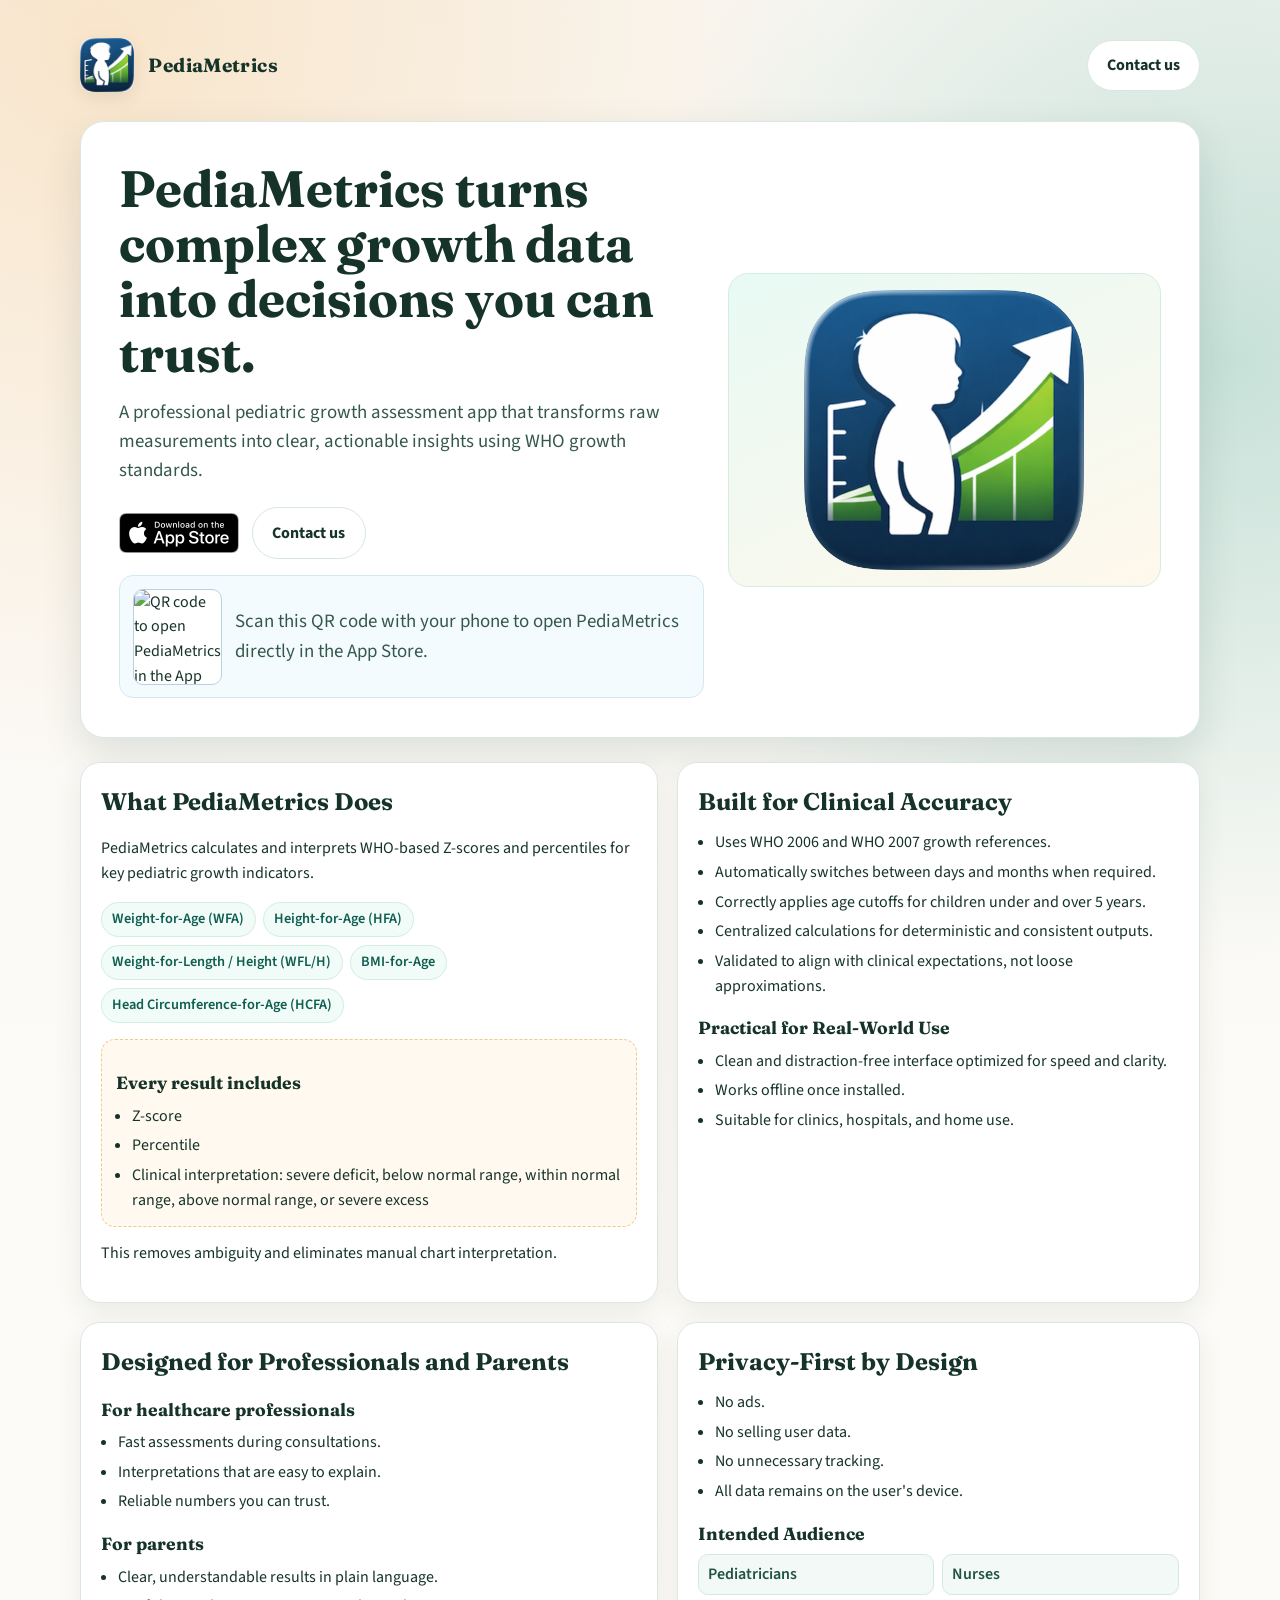
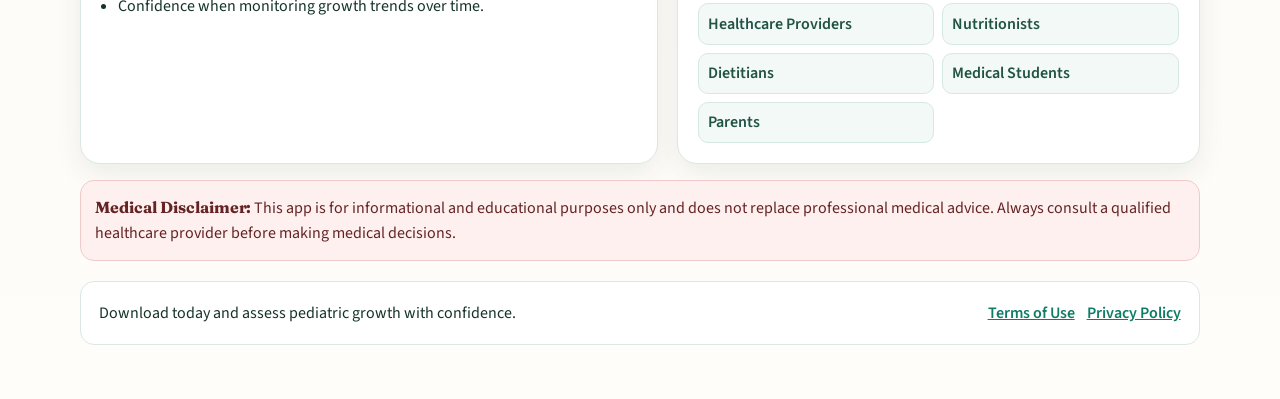
==== index.html @ 846fe9ba "Add files" ====
<!doctype html>
<html lang="en">
  <head>
    <meta charset="UTF-8" />
    <meta name="viewport" content="width=device-width, initial-scale=1.0" />
    <title>PediaMetrics | Pediatric Growth Assessment</title>
    <meta
      name="description"
      content="PediaMetrics transforms pediatric measurements into WHO-based Z-scores, percentiles, and clinical interpretations for fast, reliable growth assessment."
    />
    <link rel="preconnect" href="https://fonts.googleapis.com" />
    <link rel="preconnect" href="https://fonts.gstatic.com" crossorigin />
    <link
      href="https://fonts.googleapis.com/css2?family=Fraunces:opsz,wght@9..144,500;9..144,700&family=Source+Sans+3:wght@400;500;600;700&display=swap"
      rel="stylesheet"
    />
    <style>
      :root {
        --bg: #f9f7f3;
        --bg-soft: #fffdf9;
        --surface: #ffffff;
        --ink: #163329;
        --ink-soft: #35584b;
        --accent: #0f8f76;
        --accent-2: #f6a43b;
        --border: #dbe7e1;
        --shadow: 0 16px 40px rgba(9, 53, 41, 0.12);
        --radius: 20px;
      }

      * {
        box-sizing: border-box;
      }

      html,
      body {
        margin: 0;
        padding: 0;
      }

      body {
        font-family: "Source Sans 3", "Trebuchet MS", sans-serif;
        color: var(--ink);
        background:
          radial-gradient(circle at 8% 2%, rgba(246, 164, 59, 0.22), transparent 32%),
          radial-gradient(circle at 96% 18%, rgba(15, 143, 118, 0.22), transparent 30%),
          linear-gradient(180deg, var(--bg) 0%, var(--bg-soft) 100%);
        line-height: 1.55;
      }

      .page-shell {
        width: min(1120px, 92vw);
        margin: 0 auto;
        padding: 2.4rem 0 3.4rem;
      }

      .top-bar {
        display: flex;
        align-items: center;
        justify-content: space-between;
        gap: 1rem;
        margin-bottom: 1.8rem;
      }

      .brand {
        display: flex;
        align-items: center;
        gap: 0.9rem;
      }

      .brand img {
        width: 54px;
        height: 54px;
        object-fit: contain;
        border-radius: 12px;
        background: #fff;
        box-shadow: 0 6px 18px rgba(0, 0, 0, 0.08);
      }

      .brand strong {
        font-family: "Fraunces", Georgia, serif;
        font-size: 1.2rem;
        letter-spacing: 0.02em;
      }

      .hero {
        background: var(--surface);
        border: 1px solid var(--border);
        border-radius: calc(var(--radius) + 4px);
        box-shadow: var(--shadow);
        padding: clamp(1.4rem, 3vw, 2.6rem);
        display: grid;
        grid-template-columns: 1.15fr 0.85fr;
        gap: 1.5rem;
        align-items: center;
        overflow: hidden;
      }

      .hero h1 {
        font-family: "Fraunces", Georgia, serif;
        line-height: 1.08;
        margin: 0 0 1rem;
        font-size: clamp(1.9rem, 4vw, 3.2rem);
      }

      .hero p {
        margin: 0;
        color: var(--ink-soft);
        font-size: clamp(1rem, 1.75vw, 1.18rem);
      }

      .hero-visual {
        background: linear-gradient(155deg, #e8faf4 0%, #fff8ec 100%);
        border-radius: var(--radius);
        border: 1px solid #d4ece4;
        min-height: 260px;
        padding: 1rem;
        display: grid;
        place-items: center;
      }

      .hero-visual img {
        width: min(280px, 74%);
        height: auto;
        animation: float 5s ease-in-out infinite;
      }

      .cta-row {
        margin-top: 1.35rem;
        display: flex;
        gap: 0.8rem;
        align-items: center;
        flex-wrap: wrap;
      }

      .btn {
        display: inline-flex;
        align-items: center;
        justify-content: center;
        text-decoration: none;
        font-weight: 700;
        border-radius: 999px;
        padding: 0.78rem 1.2rem;
        border: 1px solid transparent;
        transition: transform 180ms ease, box-shadow 180ms ease, background-color 180ms ease;
      }

      .btn:hover {
        transform: translateY(-1px);
      }

      .btn-primary {
        background: var(--accent);
        color: #fff;
        box-shadow: 0 10px 22px rgba(15, 143, 118, 0.28);
      }

      .btn-primary:hover {
        background: #0c7d68;
      }

      .btn-secondary {
        background: #fff;
        border-color: #d8e7df;
        color: var(--ink);
      }

      .appstore-btn {
        display: inline-block;
        line-height: 0;
        border-radius: 10px;
        transition: transform 180ms ease, box-shadow 180ms ease;
      }

      .appstore-btn:hover {
        transform: translateY(-1px);
        box-shadow: 0 10px 22px rgba(15, 143, 118, 0.18);
      }

      .appstore-btn img {
        width: 120px;
        height: 40px;
        display: block;
      }

      .main-grid {
        margin-top: 1.5rem;
        display: grid;
        grid-template-columns: 1.05fr 0.95fr;
        gap: 1.15rem;
      }

      .card {
        background: #fff;
        border: 1px solid var(--border);
        border-radius: var(--radius);
        padding: 1.25rem;
        box-shadow: 0 10px 28px rgba(8, 48, 37, 0.08);
      }

      .card h2 {
        font-family: "Fraunces", Georgia, serif;
        margin: 0 0 0.65rem;
        font-size: 1.5rem;
      }

      .card h3 {
        font-family: "Fraunces", Georgia, serif;
        margin: 1rem 0 0.45rem;
        font-size: 1.1rem;
      }

      ul {
        margin: 0.45rem 0 0;
        padding-left: 1.05rem;
      }

      li + li {
        margin-top: 0.3rem;
      }

      .metric-chip-wrap {
        display: flex;
        flex-wrap: wrap;
        gap: 0.45rem;
        margin-top: 0.75rem;
      }

      .metric-chip {
        background: #f1fbf8;
        border: 1px solid #d2ede4;
        color: #0f5e4f;
        border-radius: 999px;
        padding: 0.36rem 0.65rem;
        font-size: 0.9rem;
        font-weight: 600;
      }

      .results-block {
        margin-top: 0.95rem;
        background: #fff9ef;
        border: 1px dashed #f1c98b;
        border-radius: 14px;
        padding: 0.85rem;
      }

      .qr-panel {
        margin-top: 1rem;
        display: flex;
        align-items: center;
        gap: 0.8rem;
        background: #f4fbff;
        border: 1px solid #d5e8f0;
        border-radius: 14px;
        padding: 0.8rem;
      }

      .qr-panel img {
        width: 96px;
        height: 96px;
        border-radius: 10px;
        border: 1px solid #b7d3df;
        background: #fff;
      }

      .audience-list {
        display: grid;
        grid-template-columns: repeat(2, minmax(0, 1fr));
        gap: 0.5rem;
      }

      .audience-list span {
        background: #f3f9f6;
        border: 1px solid #d6e9e0;
        border-radius: 10px;
        padding: 0.45rem 0.55rem;
        font-weight: 600;
        color: #215345;
      }

      .disclaimer {
        margin-top: 1rem;
        background: #fff0f0;
        border: 1px solid #f0c9c9;
        border-radius: 14px;
        padding: 0.9rem;
        color: #652323;
      }

      .disclaimer strong {
        font-family: "Fraunces", Georgia, serif;
      }

      footer {
        margin-top: 1.25rem;
        padding: 1.15rem;
        border-radius: 14px;
        background: #fff;
        border: 1px solid var(--border);
        display: flex;
        gap: 0.75rem;
        justify-content: space-between;
        align-items: center;
        flex-wrap: wrap;
      }

      .legal-links {
        display: flex;
        gap: 0.75rem;
        flex-wrap: wrap;
      }

      .legal-links a {
        color: #0e7c66;
        font-weight: 600;
      }

      .reveal {
        opacity: 0;
        transform: translateY(10px);
        animation: rise 700ms cubic-bezier(.18,.84,.38,.99) forwards;
      }

      .d1 { animation-delay: 120ms; }
      .d2 { animation-delay: 260ms; }
      .d3 { animation-delay: 380ms; }

      .desktop-only {
        display: flex;
      }

      @keyframes float {
        0%, 100% { transform: translateY(0); }
        50% { transform: translateY(-8px); }
      }

      @keyframes rise {
        to {
          opacity: 1;
          transform: translateY(0);
        }
      }

      @media (max-width: 980px) {
        .hero,
        .main-grid {
          grid-template-columns: 1fr;
        }

        .hero-visual {
          min-height: 220px;
        }
      }

      @media (max-width: 740px) {
        .page-shell {
          width: min(1100px, 94vw);
          padding-top: 1.2rem;
        }

        .audience-list {
          grid-template-columns: 1fr;
        }

        .desktop-only {
          display: none;
        }

        .top-bar {
          margin-bottom: 1rem;
        }
      }
    </style>
  </head>
  <body>
    <div class="page-shell">
      <header class="top-bar reveal d1">
        <div class="brand" aria-label="PediaMetrics">
          <img src="PediaMetricsLogo.png" alt="PediaMetrics logo" />
          <strong>PediaMetrics</strong>
        </div>
        <a class="btn btn-secondary" href="mailto:edwarmartinez@yahoo.com">Contact us</a>
      </header>

      <section class="hero reveal d1">
        <div>
          <h1>PediaMetrics turns complex growth data into decisions you can trust.</h1>
          <p>
            A professional pediatric growth assessment app that transforms raw measurements into clear,
            actionable insights using WHO growth standards.
          </p>
          <div class="cta-row">
            <a
              class="appstore-btn"
              href="https://apps.apple.com/app/6756817829"
              target="_blank"
              rel="noopener noreferrer"
              aria-label="Download PediaMetrics from the App Store"
            >
              <img src="Download.png" alt="Download on the App Store" />
            </a>
            <a class="btn btn-secondary" href="mailto:edwarmartinez@yahoo.com">Contact us</a>
          </div>
          <div class="qr-panel desktop-only" aria-label="Desktop QR code to download PediaMetrics from the App Store">
            <img
              src="https://api.qrserver.com/v1/create-qr-code/?size=192x192&data=https%3A%2F%2Fapps.apple.com%2Fapp%2F6756817829"
              alt="QR code to open PediaMetrics in the App Store"
            />
            <p style="margin: 0; color: var(--ink-soft)">
              Scan this QR code with your phone to open PediaMetrics directly in the App Store.
            </p>
          </div>
        </div>
        <div class="hero-visual" aria-hidden="true">
          <img src="PediaMetricsLogo.png" alt="" />
        </div>
      </section>

      <main class="main-grid">
        <section class="card reveal d2">
          <h2>What PediaMetrics Does</h2>
          <p>
            PediaMetrics calculates and interprets WHO-based Z-scores and percentiles for key pediatric growth indicators.
          </p>
          <div class="metric-chip-wrap" aria-label="Growth indicators">
            <span class="metric-chip">Weight-for-Age (WFA)</span>
            <span class="metric-chip">Height-for-Age (HFA)</span>
            <span class="metric-chip">Weight-for-Length / Height (WFL/H)</span>
            <span class="metric-chip">BMI-for-Age</span>
            <span class="metric-chip">Head Circumference-for-Age (HCFA)</span>
          </div>
          <div class="results-block">
            <h3>Every result includes</h3>
            <ul>
              <li>Z-score</li>
              <li>Percentile</li>
              <li>
                Clinical interpretation: severe deficit, below normal range, within normal range,
                above normal range, or severe excess
              </li>
            </ul>
          </div>
          <p style="margin-top: 0.9rem">
            This removes ambiguity and eliminates manual chart interpretation.
          </p>
        </section>

        <section class="card reveal d2">
          <h2>Built for Clinical Accuracy</h2>
          <ul>
            <li>Uses WHO 2006 and WHO 2007 growth references.</li>
            <li>Automatically switches between days and months when required.</li>
            <li>Correctly applies age cutoffs for children under and over 5 years.</li>
            <li>Centralized calculations for deterministic and consistent outputs.</li>
            <li>Validated to align with clinical expectations, not loose approximations.</li>
          </ul>

          <h3>Practical for Real-World Use</h3>
          <ul>
            <li>Clean and distraction-free interface optimized for speed and clarity.</li>
            <li>Works offline once installed.</li>
            <li>Suitable for clinics, hospitals, and home use.</li>
          </ul>
        </section>

        <section class="card reveal d3">
          <h2>Designed for Professionals and Parents</h2>
          <h3>For healthcare professionals</h3>
          <ul>
            <li>Fast assessments during consultations.</li>
            <li>Interpretations that are easy to explain.</li>
            <li>Reliable numbers you can trust.</li>
          </ul>
          <h3>For parents</h3>
          <ul>
            <li>Clear, understandable results in plain language.</li>
            <li>Confidence when monitoring growth trends over time.</li>
          </ul>
        </section>

        <section class="card reveal d3">
          <h2>Privacy-First by Design</h2>
          <ul>
            <li>No ads.</li>
            <li>No selling user data.</li>
            <li>No unnecessary tracking.</li>
            <li>All data remains on the user's device.</li>
          </ul>

          <h3>Intended Audience</h3>
          <div class="audience-list" aria-label="Intended audience">
            <span>Pediatricians</span>
            <span>Nurses</span>
            <span>Healthcare Providers</span>
            <span>Nutritionists</span>
            <span>Dietitians</span>
            <span>Medical Students</span>
            <span>Parents</span>
          </div>
        </section>
      </main>

      <section class="disclaimer reveal d3">
        <strong>Medical Disclaimer:</strong>
        This app is for informational and educational purposes only and does not replace professional medical advice.
        Always consult a qualified healthcare provider before making medical decisions.
      </section>

      <footer class="reveal d3">
        <p style="margin: 0">Download today and assess pediatric growth with confidence.</p>
        <div class="legal-links">
          <a href="https://www.apple.com/legal/internet-services/itunes/dev/stdeula/" target="_blank" rel="noopener noreferrer">
            Terms of Use
          </a>
          <a
            href="https://docs.google.com/document/d/1TyLVHBE4xunbDWWFEmKByiX5T9nK3a9gDe-L7mbIqeo/edit?tab=t.0"
            target="_blank"
            rel="noopener noreferrer"
          >
            Privacy Policy
          </a>
        </div>
      </footer>
    </div>
  </body>
</html>
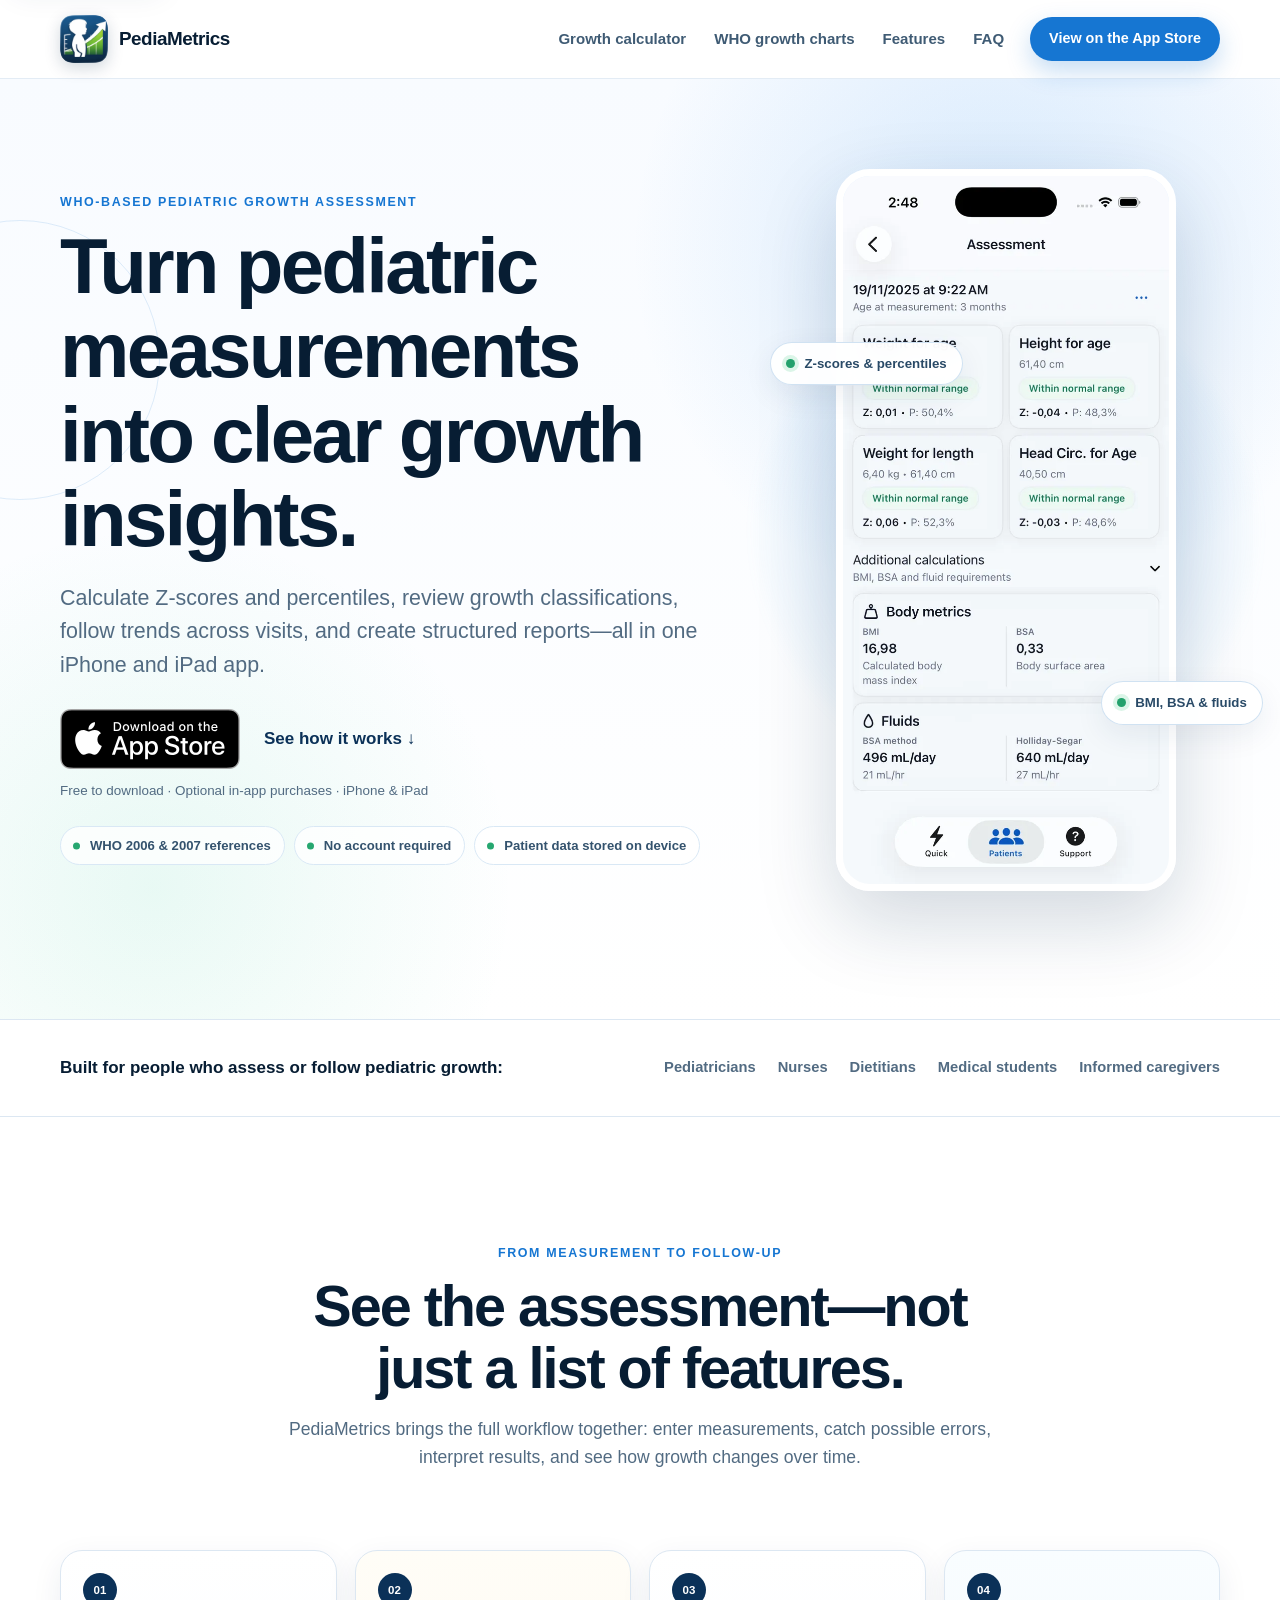
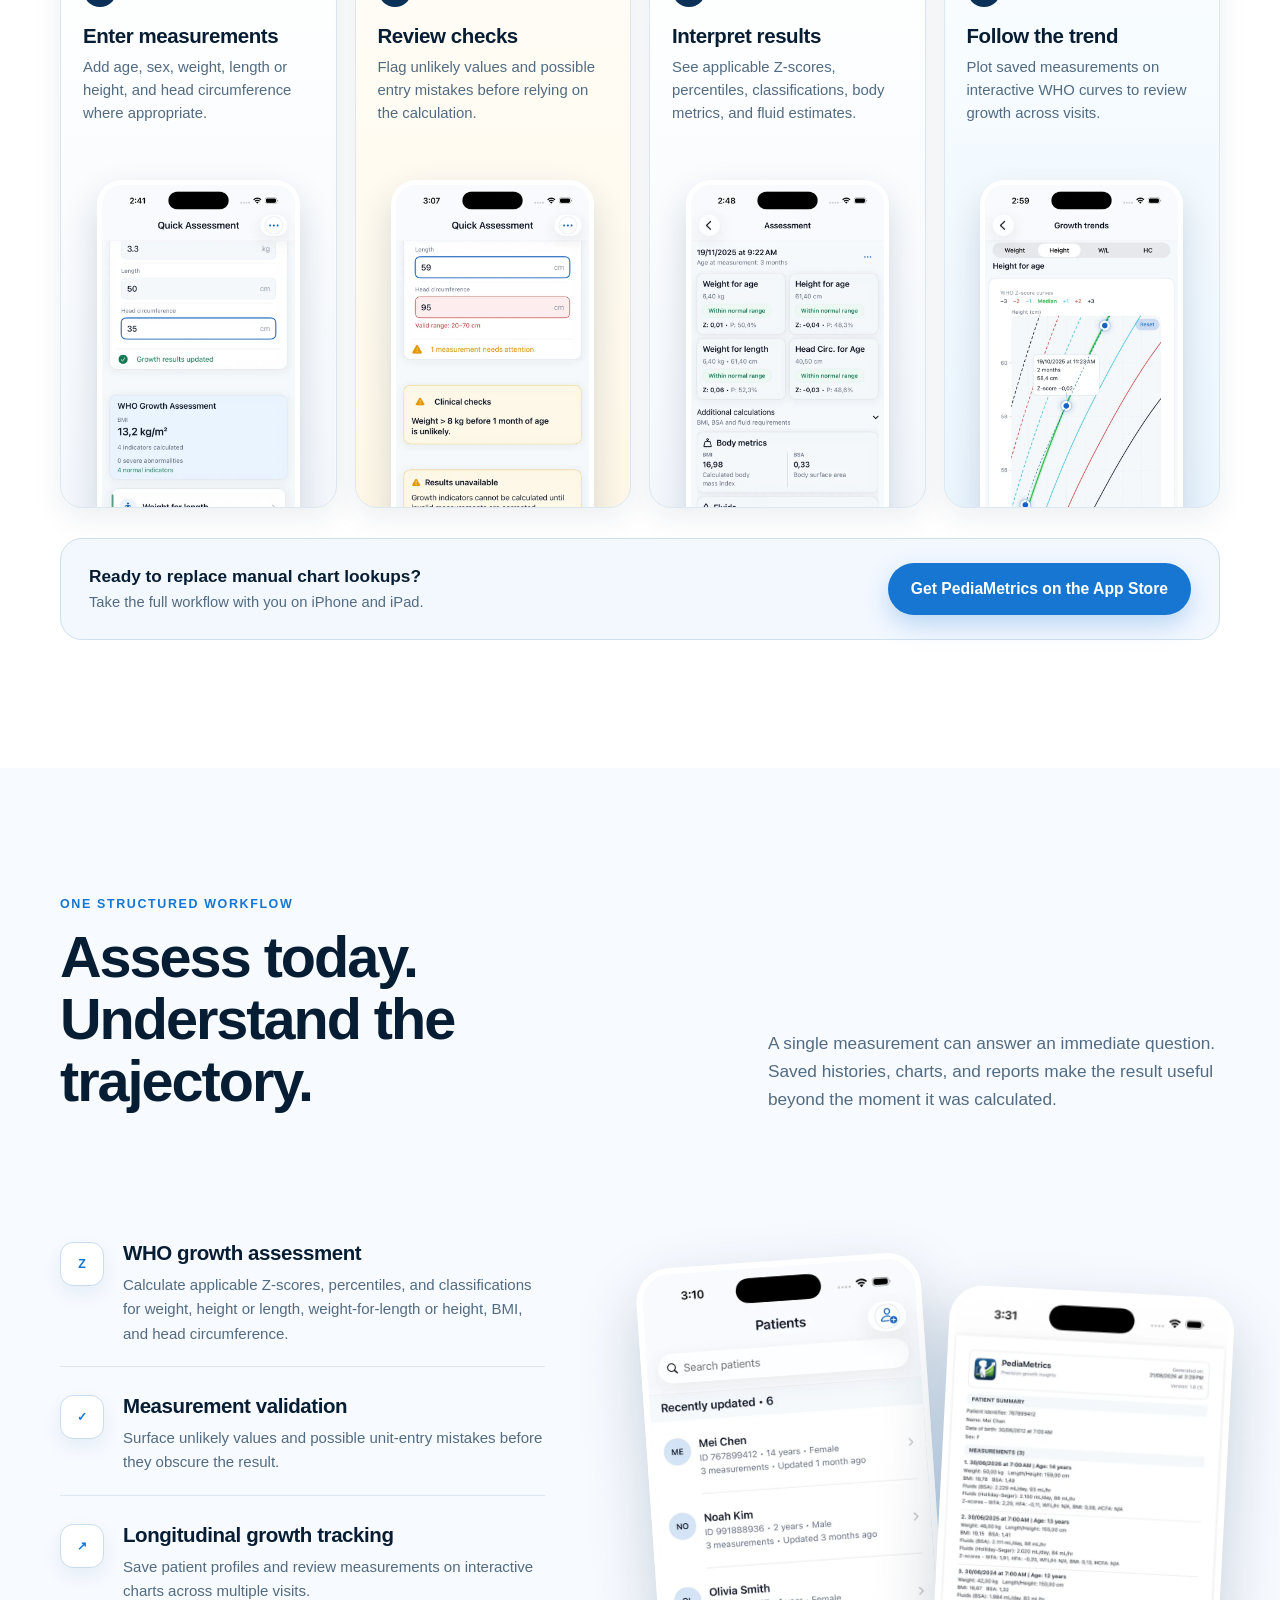
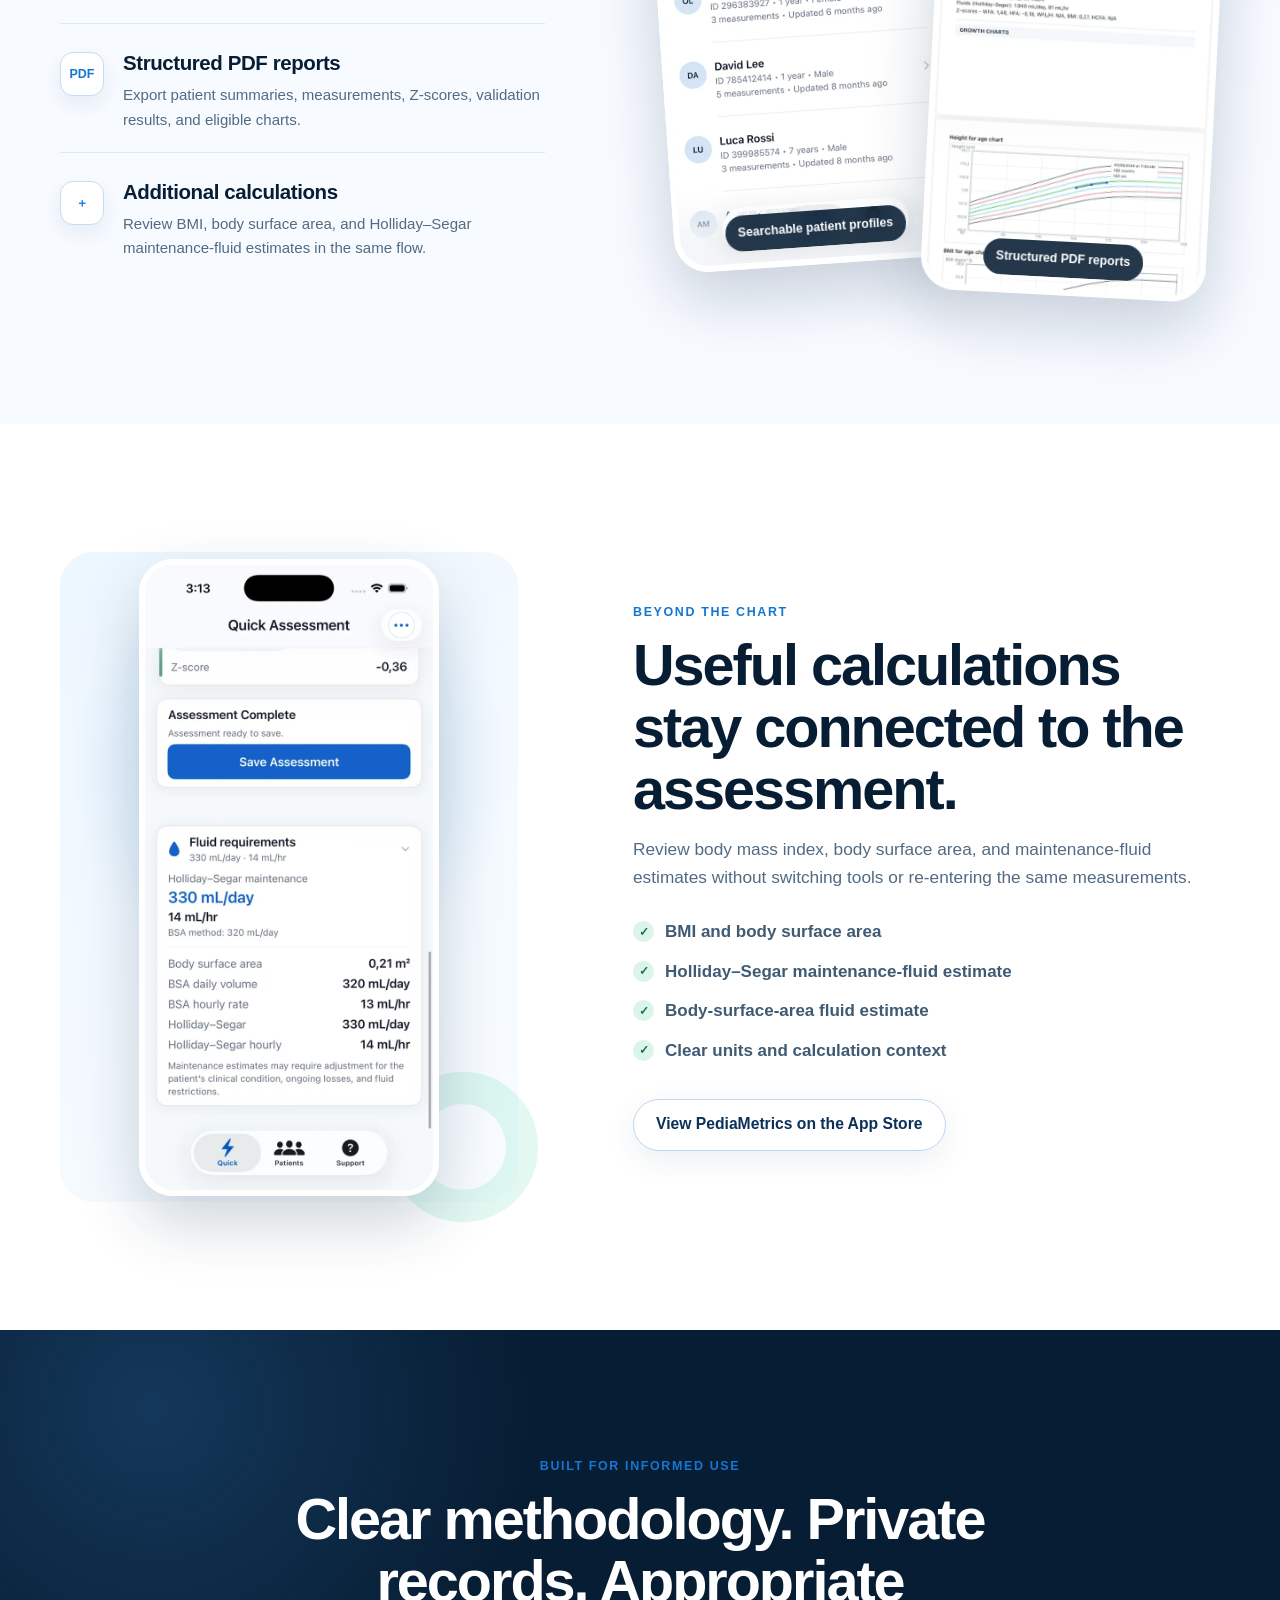
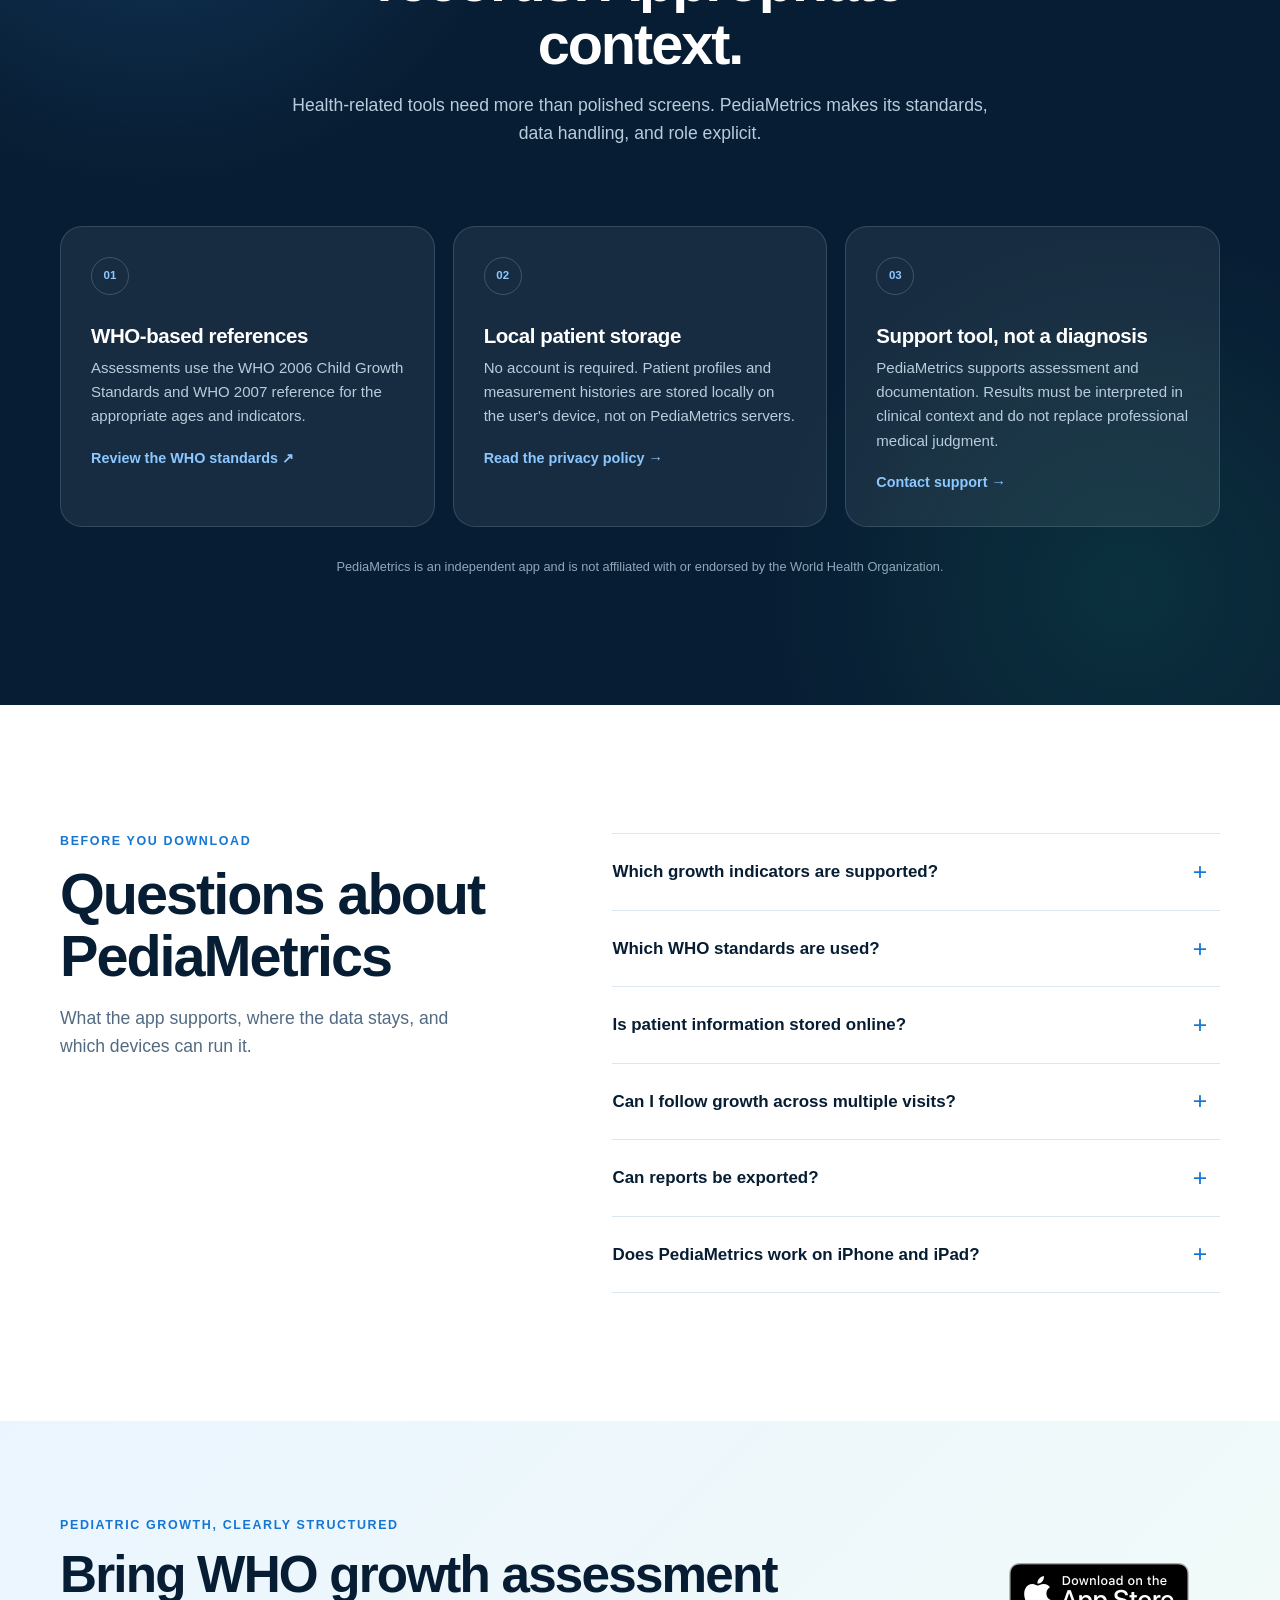
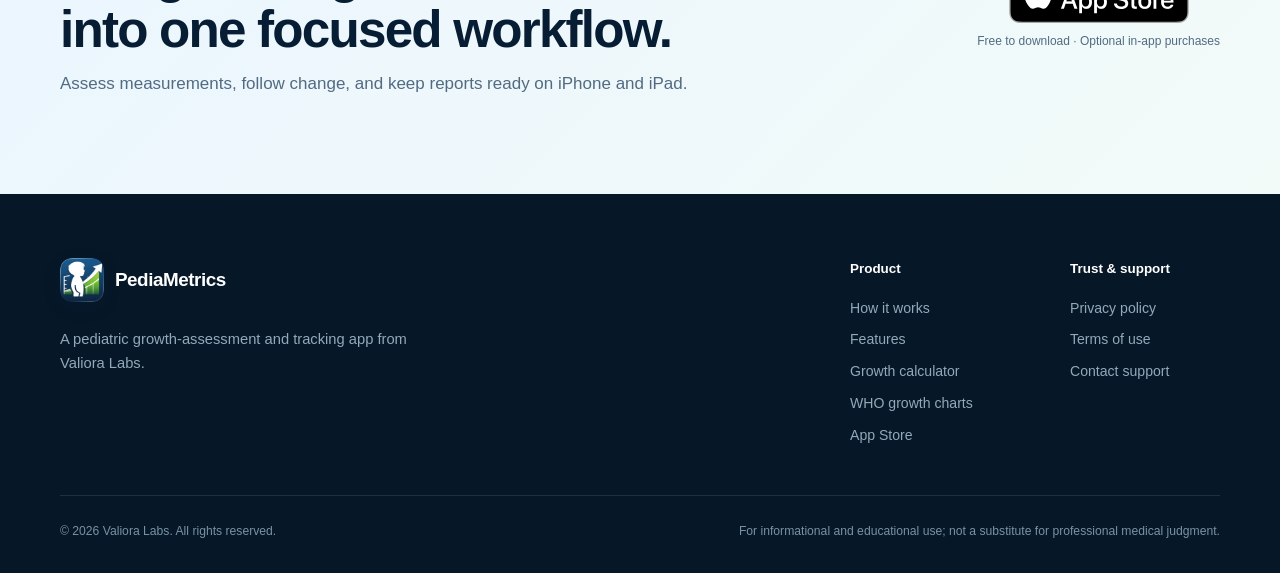
==== commit 039d434a: "Update Firebase" ====
--- a/index.html
+++ b/index.html
@@ -1,526 +1,635 @@
 <!doctype html>
 <html lang="en">
   <head>
+    <!-- Google tag (gtag.js) -->
+    <script async src="https://www.googletagmanager.com/gtag/js?id=GT-TWDJQSFV"></script>
+    <script>
+      window.dataLayer = window.dataLayer || [];
+      function gtag() {
+        window.dataLayer.push(arguments);
+      }
+      gtag("js", new Date());
+      gtag("config", "GT-TWDJQSFV", {
+        send_page_view: true,
+        allow_google_signals: false,
+        allow_ad_personalization_signals: false
+      });
+    </script>
     <meta charset="UTF-8" />
     <meta name="viewport" content="width=device-width, initial-scale=1.0" />
-    <title>PediaMetrics | Pediatric Growth Assessment</title>
+    <title>PediaMetrics | WHO Pediatric Growth App for iPhone &amp; iPad</title>
     <meta
       name="description"
-      content="PediaMetrics transforms pediatric measurements into WHO-based Z-scores, percentiles, and clinical interpretations for fast, reliable growth assessment."
+      content="Assess pediatric growth with WHO Z-scores, percentiles, interactive charts, patient histories, and PDF reports in PediaMetrics for iPhone and iPad."
     />
-    <link rel="preconnect" href="https://fonts.googleapis.com" />
-    <link rel="preconnect" href="https://fonts.gstatic.com" crossorigin />
-    <link
-      href="https://fonts.googleapis.com/css2?family=Fraunces:opsz,wght@9..144,500;9..144,700&family=Source+Sans+3:wght@400;500;600;700&display=swap"
-      rel="stylesheet"
+    <meta name="robots" content="index, follow, max-image-preview:large" />
+    <meta name="theme-color" content="#0b3158" />
+    <link rel="canonical" href="https://pediametrics.valioralabs.com/" />
+    <link rel="icon" href="assets/pediametrics-icon.webp" type="image/webp" />
+    <link rel="preload" href="assets/screenshots/optimized/assessment.webp" as="image" type="image/webp" />
+    <link rel="stylesheet" href="styles.css" />
+
+    <meta property="og:type" content="website" />
+    <meta property="og:site_name" content="PediaMetrics" />
+    <meta property="og:title" content="PediaMetrics — WHO Pediatric Growth Assessment" />
+    <meta
+      property="og:description"
+      content="Turn pediatric measurements into WHO Z-scores, percentiles, growth charts, longitudinal histories, and structured PDF reports."
     />
-    <style>
-      :root {
-        --bg: #f9f7f3;
-        --bg-soft: #fffdf9;
-        --surface: #ffffff;
-        --ink: #163329;
-        --ink-soft: #35584b;
-        --accent: #0f8f76;
-        --accent-2: #f6a43b;
-        --border: #dbe7e1;
-        --shadow: 0 16px 40px rgba(9, 53, 41, 0.12);
-        --radius: 20px;
+    <meta property="og:url" content="https://pediametrics.valioralabs.com/" />
+    <meta property="og:image" content="https://pediametrics.valioralabs.com/PediaMetricsLogo.png" />
+    <meta property="og:image:alt" content="PediaMetrics app icon" />
+    <meta name="twitter:card" content="summary" />
+    <meta name="twitter:title" content="PediaMetrics — WHO Pediatric Growth Assessment" />
+    <meta
+      name="twitter:description"
+      content="WHO Z-scores, percentiles, growth charts, patient tracking, and PDF reports on iPhone and iPad."
+    />
+    <meta name="twitter:image" content="https://pediametrics.valioralabs.com/PediaMetricsLogo.png" />
+
+    <script type="application/ld+json">
+      {
+        "@context": "https://schema.org",
+        "@graph": [
+          {
+            "@type": "SoftwareApplication",
+            "@id": "https://pediametrics.valioralabs.com/#app",
+            "name": "PediaMetrics",
+            "applicationCategory": "MedicalApplication",
+            "operatingSystem": "iOS 17.6 or later; iPadOS 17.6 or later",
+            "description": "An iPhone and iPad app for WHO-based pediatric growth assessment, Z-scores, percentiles, growth charts, patient tracking, and PDF reports.",
+            "image": "https://pediametrics.valioralabs.com/PediaMetricsLogo.png",
+            "screenshot": [
+              "https://pediametrics.valioralabs.com/assets/screenshots/optimized/assessment.webp",
+              "https://pediametrics.valioralabs.com/assets/screenshots/optimized/height-for-age-chart.webp",
+              "https://pediametrics.valioralabs.com/assets/screenshots/optimized/patient-profiles.webp"
+            ],
+            "downloadUrl": "https://apps.apple.com/app/6756817829",
+            "offers": {
+              "@type": "Offer",
+              "price": "0",
+              "priceCurrency": "USD",
+              "description": "Free to download with optional in-app purchases."
+            },
+            "publisher": {
+              "@type": "Organization",
+              "name": "Valiora Labs",
+              "url": "https://valioralabs.com/"
+            },
+            "featureList": [
+              "WHO Z-scores and percentiles",
+              "Pediatric growth classifications",
+              "Measurement validation",
+              "Interactive WHO growth charts",
+              "Longitudinal patient tracking",
+              "Body mass index and body surface area",
+              "Holliday-Segar maintenance-fluid estimates",
+              "PDF reports",
+              "Local on-device patient storage"
+            ]
+          },
+          {
+            "@type": "FAQPage",
+            "@id": "https://pediametrics.valioralabs.com/#faq",
+            "mainEntity": [
+              {
+                "@type": "Question",
+                "name": "Which pediatric growth indicators does PediaMetrics support?",
+                "acceptedAnswer": {
+                  "@type": "Answer",
+                  "text": "PediaMetrics supports weight-for-age, height or length-for-age, weight-for-length or height, BMI-for-age, and age-eligible head-circumference-for-age assessments."
+                }
+              },
+              {
+                "@type": "Question",
+                "name": "Which growth standards does PediaMetrics use?",
+                "acceptedAnswer": {
+                  "@type": "Answer",
+                  "text": "PediaMetrics uses WHO 2006 Child Growth Standards and the WHO 2007 growth reference, applying the appropriate indicator and age range."
+                }
+              },
+              {
+                "@type": "Question",
+                "name": "Is patient information stored online?",
+                "acceptedAnswer": {
+                  "@type": "Answer",
+                  "text": "No account is required, and patient records are stored locally on the user's device rather than on PediaMetrics servers."
+                }
+              },
+              {
+                "@type": "Question",
+                "name": "Can I follow growth across multiple visits?",
+                "acceptedAnswer": {
+                  "@type": "Answer",
+                  "text": "Yes. Saved patient profiles, measurement history, and interactive charts make it possible to review growth longitudinally."
+                }
+              },
+              {
+                "@type": "Question",
+                "name": "Is PediaMetrics available for iPhone and iPad?",
+                "acceptedAnswer": {
+                  "@type": "Answer",
+                  "text": "Yes. PediaMetrics is available on the App Store for compatible iPhone and iPad devices."
+                }
+              }
+            ]
+          }
+        ]
       }
-
-      * {
-        box-sizing: border-box;
-      }
-
-      html,
-      body {
-        margin: 0;
-        padding: 0;
-      }
-
-      body {
-        font-family: "Source Sans 3", "Trebuchet MS", sans-serif;
-        color: var(--ink);
-        background:
-          radial-gradient(circle at 8% 2%, rgba(246, 164, 59, 0.22), transparent 32%),
-          radial-gradient(circle at 96% 18%, rgba(15, 143, 118, 0.22), transparent 30%),
-          linear-gradient(180deg, var(--bg) 0%, var(--bg-soft) 100%);
-        line-height: 1.55;
-      }
-
-      .page-shell {
-        width: min(1120px, 92vw);
-        margin: 0 auto;
-        padding: 2.4rem 0 3.4rem;
-      }
-
-      .top-bar {
-        display: flex;
-        align-items: center;
-        justify-content: space-between;
-        gap: 1rem;
-        margin-bottom: 1.8rem;
-      }
-
-      .brand {
-        display: flex;
-        align-items: center;
-        gap: 0.9rem;
-      }
-
-      .brand img {
-        width: 54px;
-        height: 54px;
-        object-fit: contain;
-        border-radius: 12px;
-        background: #fff;
-        box-shadow: 0 6px 18px rgba(0, 0, 0, 0.08);
-      }
-
-      .brand strong {
-        font-family: "Fraunces", Georgia, serif;
-        font-size: 1.2rem;
-        letter-spacing: 0.02em;
-      }
-
-      .hero {
-        background: var(--surface);
-        border: 1px solid var(--border);
-        border-radius: calc(var(--radius) + 4px);
-        box-shadow: var(--shadow);
-        padding: clamp(1.4rem, 3vw, 2.6rem);
-        display: grid;
-        grid-template-columns: 1.15fr 0.85fr;
-        gap: 1.5rem;
-        align-items: center;
-        overflow: hidden;
-      }
-
-      .hero h1 {
-        font-family: "Fraunces", Georgia, serif;
-        line-height: 1.08;
-        margin: 0 0 1rem;
-        font-size: clamp(1.9rem, 4vw, 3.2rem);
-      }
-
-      .hero p {
-        margin: 0;
-        color: var(--ink-soft);
-        font-size: clamp(1rem, 1.75vw, 1.18rem);
-      }
-
-      .hero-visual {
-        background: linear-gradient(155deg, #e8faf4 0%, #fff8ec 100%);
-        border-radius: var(--radius);
-        border: 1px solid #d4ece4;
-        min-height: 260px;
-        padding: 1rem;
-        display: grid;
-        place-items: center;
-      }
-
-      .hero-visual img {
-        width: min(280px, 74%);
-        height: auto;
-        animation: float 5s ease-in-out infinite;
-      }
-
-      .cta-row {
-        margin-top: 1.35rem;
-        display: flex;
-        gap: 0.8rem;
-        align-items: center;
-        flex-wrap: wrap;
-      }
-
-      .btn {
-        display: inline-flex;
-        align-items: center;
-        justify-content: center;
-        text-decoration: none;
-        font-weight: 700;
-        border-radius: 999px;
-        padding: 0.78rem 1.2rem;
-        border: 1px solid transparent;
-        transition: transform 180ms ease, box-shadow 180ms ease, background-color 180ms ease;
-      }
-
-      .btn:hover {
-        transform: translateY(-1px);
-      }
-
-      .btn-primary {
-        background: var(--accent);
-        color: #fff;
-        box-shadow: 0 10px 22px rgba(15, 143, 118, 0.28);
-      }
-
-      .btn-primary:hover {
-        background: #0c7d68;
-      }
-
-      .btn-secondary {
-        background: #fff;
-        border-color: #d8e7df;
-        color: var(--ink);
-      }
-
-      .appstore-btn {
-        display: inline-block;
-        line-height: 0;
-        border-radius: 10px;
-        transition: transform 180ms ease, box-shadow 180ms ease;
-      }
-
-      .appstore-btn:hover {
-        transform: translateY(-1px);
-        box-shadow: 0 10px 22px rgba(15, 143, 118, 0.18);
-      }
-
-      .appstore-btn img {
-        width: 120px;
-        height: 40px;
-        display: block;
-      }
-
-      .main-grid {
-        margin-top: 1.5rem;
-        display: grid;
-        grid-template-columns: 1.05fr 0.95fr;
-        gap: 1.15rem;
-      }
-
-      .card {
-        background: #fff;
-        border: 1px solid var(--border);
-        border-radius: var(--radius);
-        padding: 1.25rem;
-        box-shadow: 0 10px 28px rgba(8, 48, 37, 0.08);
-      }
-
-      .card h2 {
-        font-family: "Fraunces", Georgia, serif;
-        margin: 0 0 0.65rem;
-        font-size: 1.5rem;
-      }
-
-      .card h3 {
-        font-family: "Fraunces", Georgia, serif;
-        margin: 1rem 0 0.45rem;
-        font-size: 1.1rem;
-      }
-
-      ul {
-        margin: 0.45rem 0 0;
-        padding-left: 1.05rem;
-      }
-
-      li + li {
-        margin-top: 0.3rem;
-      }
-
-      .metric-chip-wrap {
-        display: flex;
-        flex-wrap: wrap;
-        gap: 0.45rem;
-        margin-top: 0.75rem;
-      }
-
-      .metric-chip {
-        background: #f1fbf8;
-        border: 1px solid #d2ede4;
-        color: #0f5e4f;
-        border-radius: 999px;
-        padding: 0.36rem 0.65rem;
-        font-size: 0.9rem;
-        font-weight: 600;
-      }
-
-      .results-block {
-        margin-top: 0.95rem;
-        background: #fff9ef;
-        border: 1px dashed #f1c98b;
-        border-radius: 14px;
-        padding: 0.85rem;
-      }
-
-      .qr-panel {
-        margin-top: 1rem;
-        display: flex;
-        align-items: center;
-        gap: 0.8rem;
-        background: #f4fbff;
-        border: 1px solid #d5e8f0;
-        border-radius: 14px;
-        padding: 0.8rem;
-      }
-
-      .qr-panel img {
-        width: 96px;
-        height: 96px;
-        border-radius: 10px;
-        border: 1px solid #b7d3df;
-        background: #fff;
-      }
-
-      .audience-list {
-        display: grid;
-        grid-template-columns: repeat(2, minmax(0, 1fr));
-        gap: 0.5rem;
-      }
-
-      .audience-list span {
-        background: #f3f9f6;
-        border: 1px solid #d6e9e0;
-        border-radius: 10px;
-        padding: 0.45rem 0.55rem;
-        font-weight: 600;
-        color: #215345;
-      }
-
-      .disclaimer {
-        margin-top: 1rem;
-        background: #fff0f0;
-        border: 1px solid #f0c9c9;
-        border-radius: 14px;
-        padding: 0.9rem;
-        color: #652323;
-      }
-
-      .disclaimer strong {
-        font-family: "Fraunces", Georgia, serif;
-      }
-
-      footer {
-        margin-top: 1.25rem;
-        padding: 1.15rem;
-        border-radius: 14px;
-        background: #fff;
-        border: 1px solid var(--border);
-        display: flex;
-        gap: 0.75rem;
-        justify-content: space-between;
-        align-items: center;
-        flex-wrap: wrap;
-      }
-
-      .legal-links {
-        display: flex;
-        gap: 0.75rem;
-        flex-wrap: wrap;
-      }
-
-      .legal-links a {
-        color: #0e7c66;
-        font-weight: 600;
-      }
-
-      .reveal {
-        opacity: 0;
-        transform: translateY(10px);
-        animation: rise 700ms cubic-bezier(.18,.84,.38,.99) forwards;
-      }
-
-      .d1 { animation-delay: 120ms; }
-      .d2 { animation-delay: 260ms; }
-      .d3 { animation-delay: 380ms; }
-
-      .desktop-only {
-        display: flex;
-      }
-
-      @keyframes float {
-        0%, 100% { transform: translateY(0); }
-        50% { transform: translateY(-8px); }
-      }
-
-      @keyframes rise {
-        to {
-          opacity: 1;
-          transform: translateY(0);
-        }
-      }
-
-      @media (max-width: 980px) {
-        .hero,
-        .main-grid {
-          grid-template-columns: 1fr;
-        }
-
-        .hero-visual {
-          min-height: 220px;
-        }
-      }
-
-      @media (max-width: 740px) {
-        .page-shell {
-          width: min(1100px, 94vw);
-          padding-top: 1.2rem;
-        }
-
-        .audience-list {
-          grid-template-columns: 1fr;
-        }
-
-        .desktop-only {
-          display: none;
-        }
-
-        .top-bar {
-          margin-bottom: 1rem;
-        }
-      }
-    </style>
+    </script>
   </head>
-  <body>
-    <div class="page-shell">
-      <header class="top-bar reveal d1">
-        <div class="brand" aria-label="PediaMetrics">
-          <img src="PediaMetricsLogo.png" alt="PediaMetrics logo" />
-          <strong>PediaMetrics</strong>
-        </div>
-        <a class="btn btn-secondary" href="mailto:edwarmartinez@yahoo.com">Contact us</a>
-      </header>
-
-      <section class="hero reveal d1">
-        <div>
-          <h1>PediaMetrics turns complex growth data into decisions you can trust.</h1>
-          <p>
-            A professional pediatric growth assessment app that transforms raw measurements into clear,
-            actionable insights using WHO growth standards.
-          </p>
-          <div class="cta-row">
+  <body data-page-type="homepage">
+    <a class="skip-link" href="#main-content">Skip to content</a>
+
+    <header class="site-header" data-header>
+      <div class="container header-inner">
+        <a class="brand" href="/" aria-label="PediaMetrics home">
+          <img src="assets/pediametrics-icon.webp" width="48" height="48" alt="" />
+          <span>PediaMetrics</span>
+        </a>
+        <nav class="desktop-nav" aria-label="Primary navigation">
+          <a href="pediatric-growth-calculator/">Growth calculator</a>
+          <a href="who-growth-charts/">WHO growth charts</a>
+          <a href="#features">Features</a>
+          <a href="#faq">FAQ</a>
+        </nav>
+        <a
+          class="button button-small button-primary header-cta"
+          href="https://apps.apple.com/app/6756817829"
+          target="_blank"
+          rel="noopener noreferrer"
+          data-app-store-link
+          data-cta-location="navigation"
+        >
+          View on the App Store
+        </a>
+      </div>
+    </header>
+
+    <main id="main-content">
+      <section class="hero section-pad">
+        <div class="container hero-grid">
+          <div class="hero-copy">
+            <p class="eyebrow">WHO-based pediatric growth assessment</p>
+            <h1>Turn pediatric measurements into clear growth insights.</h1>
+            <p class="hero-lede">
+              Calculate Z-scores and percentiles, review growth classifications, follow trends across visits,
+              and create structured reports—all in one iPhone and iPad app.
+            </p>
+            <div class="hero-actions">
+              <a
+                class="app-store-badge"
+                href="https://apps.apple.com/app/6756817829"
+                target="_blank"
+                rel="noopener noreferrer"
+                aria-label="Get PediaMetrics on the App Store"
+                data-app-store-link
+                data-cta-location="hero"
+              >
+                <img src="Download.png" width="180" height="60" alt="Download on the App Store" />
+              </a>
+              <a class="text-link" href="#how-it-works">See how it works <span aria-hidden="true">↓</span></a>
+            </div>
+            <p class="availability">Free to download · Optional in-app purchases · iPhone &amp; iPad</p>
+            <ul class="hero-proof" aria-label="Key product benefits">
+              <li>WHO 2006 &amp; 2007 references</li>
+              <li>No account required</li>
+              <li>Patient data stored on device</li>
+            </ul>
+          </div>
+
+          <div class="hero-visual" aria-label="PediaMetrics growth assessment results screen">
+            <div class="screen-glow"></div>
+            <img
+              class="phone-screen hero-phone"
+              src="assets/screenshots/optimized/assessment.webp"
+              width="650"
+              height="1412"
+              alt="PediaMetrics assessment showing weight-for-age, height-for-age, weight-for-length, and head-circumference results with Z-scores and percentiles"
+              fetchpriority="high"
+            />
+            <div class="result-callout callout-one">
+              <span class="callout-dot"></span>
+              Z-scores &amp; percentiles
+            </div>
+            <div class="result-callout callout-two">
+              <span class="callout-dot"></span>
+              BMI, BSA &amp; fluids
+            </div>
+          </div>
+        </div>
+      </section>
+
+      <section class="audience-strip" aria-label="Who PediaMetrics is for">
+        <div class="container audience-inner">
+          <p>Built for people who assess or follow pediatric growth:</p>
+          <ul>
+            <li>Pediatricians</li>
+            <li>Nurses</li>
+            <li>Dietitians</li>
+            <li>Medical students</li>
+            <li>Informed caregivers</li>
+          </ul>
+        </div>
+      </section>
+
+      <section class="section-pad product-proof" id="how-it-works" data-product-proof>
+        <div class="container">
+          <div class="section-heading centered">
+            <p class="eyebrow">From measurement to follow-up</p>
+            <h2>See the assessment—not just a list of features.</h2>
+            <p>
+              PediaMetrics brings the full workflow together: enter measurements, catch possible errors,
+              interpret results, and see how growth changes over time.
+            </p>
+          </div>
+
+          <div class="workflow-grid">
+            <article class="workflow-card">
+              <div class="step-number">01</div>
+              <div>
+                <h3>Enter measurements</h3>
+                <p>Add age, sex, weight, length or height, and head circumference where appropriate.</p>
+              </div>
+              <img
+                class="phone-screen"
+                src="assets/screenshots/optimized/quick-assessment.webp"
+                width="650"
+                height="1412"
+                alt="PediaMetrics quick assessment measurement entry screen"
+                loading="lazy"
+              />
+            </article>
+
+            <article class="workflow-card">
+              <div class="step-number">02</div>
+              <div>
+                <h3>Review checks</h3>
+                <p>Flag unlikely values and possible entry mistakes before relying on the calculation.</p>
+              </div>
+              <img
+                class="phone-screen"
+                src="assets/screenshots/optimized/measurement-validation.webp"
+                width="650"
+                height="1412"
+                alt="PediaMetrics warning that an entered head circumference is outside the valid range"
+                loading="lazy"
+              />
+            </article>
+
+            <article class="workflow-card">
+              <div class="step-number">03</div>
+              <div>
+                <h3>Interpret results</h3>
+                <p>See applicable Z-scores, percentiles, classifications, body metrics, and fluid estimates.</p>
+              </div>
+              <img
+                class="phone-screen"
+                src="assets/screenshots/optimized/assessment.webp"
+                width="650"
+                height="1412"
+                alt="PediaMetrics assessment results with growth classifications and additional calculations"
+                loading="lazy"
+              />
+            </article>
+
+            <article class="workflow-card">
+              <div class="step-number">04</div>
+              <div>
+                <h3>Follow the trend</h3>
+                <p>Plot saved measurements on interactive WHO curves to review growth across visits.</p>
+              </div>
+              <img
+                class="phone-screen"
+                src="assets/screenshots/optimized/height-for-age-chart.webp"
+                width="650"
+                height="1412"
+                alt="Interactive PediaMetrics height-for-age WHO growth chart with multiple measurements"
+                loading="lazy"
+              />
+            </article>
+          </div>
+
+          <div class="section-cta">
+            <div>
+              <strong>Ready to replace manual chart lookups?</strong>
+              <span>Take the full workflow with you on iPhone and iPad.</span>
+            </div>
             <a
-              class="appstore-btn"
+              class="button button-primary"
               href="https://apps.apple.com/app/6756817829"
               target="_blank"
               rel="noopener noreferrer"
-              aria-label="Download PediaMetrics from the App Store"
+              data-app-store-link
+              data-cta-location="product_demo"
             >
-              <img src="Download.png" alt="Download on the App Store" />
+              Get PediaMetrics on the App Store
             </a>
-            <a class="btn btn-secondary" href="mailto:edwarmartinez@yahoo.com">Contact us</a>
-          </div>
-          <div class="qr-panel desktop-only" aria-label="Desktop QR code to download PediaMetrics from the App Store">
+          </div>
+        </div>
+      </section>
+
+      <section class="section-pad section-tint" id="features">
+        <div class="container split-heading">
+          <div class="section-heading">
+            <p class="eyebrow">One structured workflow</p>
+            <h2>Assess today. Understand the trajectory.</h2>
+          </div>
+          <p>
+            A single measurement can answer an immediate question. Saved histories, charts, and reports make the
+            result useful beyond the moment it was calculated.
+          </p>
+        </div>
+
+        <div class="container feature-layout">
+          <div class="feature-list">
+            <article class="feature-item">
+              <span class="feature-icon" aria-hidden="true">Z</span>
+              <div>
+                <h3>WHO growth assessment</h3>
+                <p>
+                  Calculate applicable Z-scores, percentiles, and classifications for weight, height or length,
+                  weight-for-length or height, BMI, and head circumference.
+                </p>
+              </div>
+            </article>
+            <article class="feature-item">
+              <span class="feature-icon" aria-hidden="true">✓</span>
+              <div>
+                <h3>Measurement validation</h3>
+                <p>Surface unlikely values and possible unit-entry mistakes before they obscure the result.</p>
+              </div>
+            </article>
+            <article class="feature-item">
+              <span class="feature-icon" aria-hidden="true">↗</span>
+              <div>
+                <h3>Longitudinal growth tracking</h3>
+                <p>Save patient profiles and review measurements on interactive charts across multiple visits.</p>
+              </div>
+            </article>
+            <article class="feature-item">
+              <span class="feature-icon" aria-hidden="true">PDF</span>
+              <div>
+                <h3>Structured PDF reports</h3>
+                <p>Export patient summaries, measurements, Z-scores, validation results, and eligible charts.</p>
+              </div>
+            </article>
+            <article class="feature-item">
+              <span class="feature-icon" aria-hidden="true">＋</span>
+              <div>
+                <h3>Additional calculations</h3>
+                <p>Review BMI, body surface area, and Holliday–Segar maintenance-fluid estimates in the same flow.</p>
+              </div>
+            </article>
+          </div>
+
+          <div class="feature-screens">
+            <figure class="screen-figure screen-figure-back">
+              <img
+                class="phone-screen"
+                src="assets/screenshots/optimized/patient-profiles.webp"
+                width="650"
+                height="1412"
+                alt="Searchable patient profiles in PediaMetrics"
+                loading="lazy"
+              />
+              <figcaption>Searchable patient profiles</figcaption>
+            </figure>
+            <figure class="screen-figure screen-figure-front">
+              <img
+                class="phone-screen"
+                src="assets/screenshots/optimized/pdf-report.webp"
+                width="650"
+                height="1412"
+                alt="A PediaMetrics PDF patient summary with measurements and growth charts"
+                loading="lazy"
+              />
+              <figcaption>Structured PDF reports</figcaption>
+            </figure>
+          </div>
+        </div>
+      </section>
+
+      <section class="section-pad clinical-tools">
+        <div class="container tool-grid">
+          <div class="tool-visual">
             <img
-              src="https://api.qrserver.com/v1/create-qr-code/?size=192x192&data=https%3A%2F%2Fapps.apple.com%2Fapp%2F6756817829"
-              alt="QR code to open PediaMetrics in the App Store"
+              class="phone-screen"
+              src="assets/screenshots/optimized/fluid-requirements.webp"
+              width="650"
+              height="1412"
+              alt="PediaMetrics maintenance-fluid estimates using BSA and Holliday-Segar methods"
+              loading="lazy"
             />
-            <p style="margin: 0; color: var(--ink-soft)">
-              Scan this QR code with your phone to open PediaMetrics directly in the App Store.
+          </div>
+          <div class="tool-copy">
+            <p class="eyebrow">Beyond the chart</p>
+            <h2>Useful calculations stay connected to the assessment.</h2>
+            <p>
+              Review body mass index, body surface area, and maintenance-fluid estimates without switching tools or
+              re-entering the same measurements.
             </p>
-          </div>
-        </div>
-        <div class="hero-visual" aria-hidden="true">
-          <img src="PediaMetricsLogo.png" alt="" />
-        </div>
-      </section>
-
-      <main class="main-grid">
-        <section class="card reveal d2">
-          <h2>What PediaMetrics Does</h2>
-          <p>
-            PediaMetrics calculates and interprets WHO-based Z-scores and percentiles for key pediatric growth indicators.
+            <ul class="check-list">
+              <li>BMI and body surface area</li>
+              <li>Holliday–Segar maintenance-fluid estimate</li>
+              <li>Body-surface-area fluid estimate</li>
+              <li>Clear units and calculation context</li>
+            </ul>
+            <a
+              class="button button-secondary"
+              href="https://apps.apple.com/app/6756817829"
+              target="_blank"
+              rel="noopener noreferrer"
+              data-app-store-link
+              data-cta-location="feature_section"
+            >
+              View PediaMetrics on the App Store
+            </a>
+          </div>
+        </div>
+      </section>
+
+      <section class="section-pad trust-section" id="trust">
+        <div class="container">
+          <div class="section-heading centered light-heading">
+            <p class="eyebrow">Built for informed use</p>
+            <h2>Clear methodology. Private records. Appropriate context.</h2>
+            <p>
+              Health-related tools need more than polished screens. PediaMetrics makes its standards, data handling,
+              and role explicit.
+            </p>
+          </div>
+          <div class="trust-grid">
+            <article class="trust-card">
+              <span class="trust-mark" aria-hidden="true">01</span>
+              <h3>WHO-based references</h3>
+              <p>
+                Assessments use the WHO 2006 Child Growth Standards and WHO 2007 reference for the appropriate ages
+                and indicators.
+              </p>
+              <a href="https://www.who.int/tools/child-growth-standards" target="_blank" rel="noopener noreferrer">
+                Review the WHO standards <span aria-hidden="true">↗</span>
+              </a>
+            </article>
+            <article class="trust-card">
+              <span class="trust-mark" aria-hidden="true">02</span>
+              <h3>Local patient storage</h3>
+              <p>
+                No account is required. Patient profiles and measurement histories are stored locally on the user's
+                device, not on PediaMetrics servers.
+              </p>
+              <a href="privacy-policy.html">Read the privacy policy <span aria-hidden="true">→</span></a>
+            </article>
+            <article class="trust-card">
+              <span class="trust-mark" aria-hidden="true">03</span>
+              <h3>Support tool, not a diagnosis</h3>
+              <p>
+                PediaMetrics supports assessment and documentation. Results must be interpreted in clinical context
+                and do not replace professional medical judgment.
+              </p>
+              <a href="mailto:support@valioralabs.com">Contact support <span aria-hidden="true">→</span></a>
+            </article>
+          </div>
+          <p class="affiliation-note">
+            PediaMetrics is an independent app and is not affiliated with or endorsed by the World Health Organization.
           </p>
-          <div class="metric-chip-wrap" aria-label="Growth indicators">
-            <span class="metric-chip">Weight-for-Age (WFA)</span>
-            <span class="metric-chip">Height-for-Age (HFA)</span>
-            <span class="metric-chip">Weight-for-Length / Height (WFL/H)</span>
-            <span class="metric-chip">BMI-for-Age</span>
-            <span class="metric-chip">Head Circumference-for-Age (HCFA)</span>
-          </div>
-          <div class="results-block">
-            <h3>Every result includes</h3>
-            <ul>
-              <li>Z-score</li>
-              <li>Percentile</li>
-              <li>
-                Clinical interpretation: severe deficit, below normal range, within normal range,
-                above normal range, or severe excess
-              </li>
-            </ul>
-          </div>
-          <p style="margin-top: 0.9rem">
-            This removes ambiguity and eliminates manual chart interpretation.
-          </p>
-        </section>
-
-        <section class="card reveal d2">
-          <h2>Built for Clinical Accuracy</h2>
-          <ul>
-            <li>Uses WHO 2006 and WHO 2007 growth references.</li>
-            <li>Automatically switches between days and months when required.</li>
-            <li>Correctly applies age cutoffs for children under and over 5 years.</li>
-            <li>Centralized calculations for deterministic and consistent outputs.</li>
-            <li>Validated to align with clinical expectations, not loose approximations.</li>
-          </ul>
-
-          <h3>Practical for Real-World Use</h3>
-          <ul>
-            <li>Clean and distraction-free interface optimized for speed and clarity.</li>
-            <li>Works offline once installed.</li>
-            <li>Suitable for clinics, hospitals, and home use.</li>
-          </ul>
-        </section>
-
-        <section class="card reveal d3">
-          <h2>Designed for Professionals and Parents</h2>
-          <h3>For healthcare professionals</h3>
-          <ul>
-            <li>Fast assessments during consultations.</li>
-            <li>Interpretations that are easy to explain.</li>
-            <li>Reliable numbers you can trust.</li>
-          </ul>
-          <h3>For parents</h3>
-          <ul>
-            <li>Clear, understandable results in plain language.</li>
-            <li>Confidence when monitoring growth trends over time.</li>
-          </ul>
-        </section>
-
-        <section class="card reveal d3">
-          <h2>Privacy-First by Design</h2>
-          <ul>
-            <li>No ads.</li>
-            <li>No selling user data.</li>
-            <li>No unnecessary tracking.</li>
-            <li>All data remains on the user's device.</li>
-          </ul>
-
-          <h3>Intended Audience</h3>
-          <div class="audience-list" aria-label="Intended audience">
-            <span>Pediatricians</span>
-            <span>Nurses</span>
-            <span>Healthcare Providers</span>
-            <span>Nutritionists</span>
-            <span>Dietitians</span>
-            <span>Medical Students</span>
-            <span>Parents</span>
-          </div>
-        </section>
-      </main>
-
-      <section class="disclaimer reveal d3">
-        <strong>Medical Disclaimer:</strong>
-        This app is for informational and educational purposes only and does not replace professional medical advice.
-        Always consult a qualified healthcare provider before making medical decisions.
-      </section>
-
-      <footer class="reveal d3">
-        <p style="margin: 0">Download today and assess pediatric growth with confidence.</p>
-        <div class="legal-links">
-          <a href="https://www.apple.com/legal/internet-services/itunes/dev/stdeula/" target="_blank" rel="noopener noreferrer">
-            Terms of Use
+        </div>
+      </section>
+
+      <section class="section-pad faq-section" id="faq">
+        <div class="container faq-grid">
+          <div class="section-heading faq-heading">
+            <p class="eyebrow">Before you download</p>
+            <h2>Questions about PediaMetrics</h2>
+            <p>What the app supports, where the data stays, and which devices can run it.</p>
+          </div>
+          <div class="faq-list">
+            <details>
+              <summary>Which growth indicators are supported?</summary>
+              <p>
+                PediaMetrics supports weight-for-age, height or length-for-age, weight-for-length or height,
+                BMI-for-age, and age-eligible head-circumference-for-age assessments.
+              </p>
+            </details>
+            <details>
+              <summary>Which WHO standards are used?</summary>
+              <p>
+                The app uses the WHO 2006 Child Growth Standards and the WHO 2007 growth reference, applying the
+                appropriate indicator and age range.
+              </p>
+            </details>
+            <details>
+              <summary>Is patient information stored online?</summary>
+              <p>
+                No account is required, and patient records are stored locally on your device rather than on
+                PediaMetrics servers. See the <a href="privacy-policy.html">privacy policy</a> for details.
+              </p>
+            </details>
+            <details>
+              <summary>Can I follow growth across multiple visits?</summary>
+              <p>
+                Yes. Save profiles and measurement histories, then review the available measurements on interactive
+                growth charts to see change over time.
+              </p>
+            </details>
+            <details>
+              <summary>Can reports be exported?</summary>
+              <p>
+                Yes. PediaMetrics can generate structured PDF reports with patient details, measurements, assessment
+                results, validation information, and eligible growth charts.
+              </p>
+            </details>
+            <details>
+              <summary>Does PediaMetrics work on iPhone and iPad?</summary>
+              <p>
+                Yes. PediaMetrics is designed for compatible iPhone and iPad devices. Current compatibility details
+                are listed on the App Store product page.
+              </p>
+            </details>
+          </div>
+        </div>
+      </section>
+
+      <section class="final-cta">
+        <div class="container final-cta-inner">
+          <div>
+            <p class="eyebrow">Pediatric growth, clearly structured</p>
+            <h2>Bring WHO growth assessment into one focused workflow.</h2>
+            <p>Assess measurements, follow change, and keep reports ready on iPhone and iPad.</p>
+          </div>
+          <div class="final-actions">
+            <a
+              class="app-store-badge"
+              href="https://apps.apple.com/app/6756817829"
+              target="_blank"
+              rel="noopener noreferrer"
+              aria-label="Download PediaMetrics on the App Store"
+              data-app-store-link
+              data-cta-location="final_cta"
+            >
+              <img src="Download.png" width="180" height="60" alt="Download on the App Store" loading="lazy" />
+            </a>
+            <span>Free to download · Optional in-app purchases</span>
+          </div>
+        </div>
+      </section>
+    </main>
+
+    <footer class="site-footer">
+      <div class="container footer-grid">
+        <div class="footer-brand">
+          <a class="brand" href="/">
+            <img src="assets/pediametrics-icon.webp" width="44" height="44" alt="" loading="lazy" />
+            <span>PediaMetrics</span>
           </a>
-          <a
-            href="https://docs.google.com/document/d/1TyLVHBE4xunbDWWFEmKByiX5T9nK3a9gDe-L7mbIqeo/edit?tab=t.0"
-            target="_blank"
-            rel="noopener noreferrer"
-          >
-            Privacy Policy
-          </a>
-        </div>
-      </footer>
+          <p>A pediatric growth-assessment and tracking app from Valiora Labs.</p>
+        </div>
+        <div class="footer-links">
+          <div>
+            <strong>Product</strong>
+            <a href="#how-it-works">How it works</a>
+            <a href="#features">Features</a>
+            <a href="pediatric-growth-calculator/">Growth calculator</a>
+            <a href="who-growth-charts/">WHO growth charts</a>
+            <a
+              href="https://apps.apple.com/app/6756817829"
+              target="_blank"
+              rel="noopener noreferrer"
+              data-app-store-link
+              data-cta-location="footer"
+            >App Store</a>
+          </div>
+          <div>
+            <strong>Trust &amp; support</strong>
+            <a href="privacy-policy.html">Privacy policy</a>
+            <a href="https://www.apple.com/legal/internet-services/itunes/dev/stdeula/" target="_blank" rel="noopener noreferrer">Terms of use</a>
+            <a href="mailto:support@valioralabs.com">Contact support</a>
+          </div>
+        </div>
+      </div>
+      <div class="container footer-bottom">
+        <span>© 2026 Valiora Labs. All rights reserved.</span>
+        <span>For informational and educational use; not a substitute for professional medical judgment.</span>
+      </div>
+    </footer>
+
+    <div class="mobile-store-cta" data-mobile-store-cta aria-hidden="true">
+      <div>
+        <img src="assets/pediametrics-icon.webp" width="40" height="40" alt="" />
+        <span><strong>PediaMetrics</strong><small>iPhone &amp; iPad</small></span>
+      </div>
+      <a
+        class="button button-primary button-small"
+        href="https://apps.apple.com/app/6756817829"
+        target="_blank"
+        rel="noopener noreferrer"
+        data-app-store-link
+        data-cta-location="sticky_mobile"
+      >
+        App Store
+      </a>
     </div>
+
+    <script src="analytics.js" defer></script>
   </body>
 </html>
--- a/styles.css
+++ b/styles.css
@@ -0,0 +1,1750 @@
+:root {
+  --navy-950: #071d33;
+  --navy-900: #0b3158;
+  --navy-800: #10456f;
+  --navy-700: #175b8c;
+  --blue-600: #1676d2;
+  --blue-500: #2a8bea;
+  --blue-100: #ddecff;
+  --blue-50: #f3f8ff;
+  --green-700: #167049;
+  --green-100: #dbf5e8;
+  --amber-100: #fff2cf;
+  --ink: #102a43;
+  --muted: #526b82;
+  --surface: #ffffff;
+  --canvas: #f7faff;
+  --line: #dce7f2;
+  --shadow-sm: 0 10px 30px rgba(20, 54, 90, 0.08);
+  --shadow-lg: 0 30px 80px rgba(10, 42, 75, 0.18);
+  --radius-sm: 14px;
+  --radius-md: 22px;
+  --radius-lg: 34px;
+  --container: 1160px;
+}
+
+*,
+*::before,
+*::after {
+  box-sizing: border-box;
+}
+
+html {
+  scroll-behavior: smooth;
+  scroll-padding-top: 96px;
+}
+
+body {
+  margin: 0;
+  overflow-x: clip;
+  color: var(--ink);
+  background: var(--surface);
+  font-family: -apple-system, BlinkMacSystemFont, "Segoe UI", sans-serif;
+  font-size: 17px;
+  line-height: 1.62;
+  text-rendering: optimizeLegibility;
+  -webkit-font-smoothing: antialiased;
+}
+
+body,
+button,
+input,
+textarea {
+  font-family: -apple-system, BlinkMacSystemFont, "Segoe UI", sans-serif;
+}
+
+img {
+  display: block;
+  max-width: 100%;
+  height: auto;
+}
+
+a {
+  color: inherit;
+}
+
+h1,
+h2,
+h3,
+p,
+ul,
+figure {
+  margin-top: 0;
+}
+
+h1,
+h2,
+h3 {
+  color: var(--navy-950);
+  font-weight: 760;
+  letter-spacing: -0.035em;
+  line-height: 1.08;
+}
+
+h1 {
+  max-width: 730px;
+  margin-bottom: 1.3rem;
+  font-size: clamp(2.65rem, 6.1vw, 5.5rem);
+}
+
+h2 {
+  margin-bottom: 1rem;
+  font-size: clamp(2.15rem, 4.5vw, 3.7rem);
+}
+
+h3 {
+  margin-bottom: 0.55rem;
+  font-size: 1.28rem;
+  letter-spacing: -0.02em;
+}
+
+p {
+  color: var(--muted);
+}
+
+.container {
+  width: min(var(--container), calc(100% - 48px));
+  margin-inline: auto;
+}
+
+.section-pad {
+  padding-block: clamp(76px, 10vw, 132px);
+}
+
+.skip-link {
+  position: fixed;
+  z-index: 1000;
+  top: 12px;
+  left: 12px;
+  padding: 10px 14px;
+  transform: translateY(-160%);
+  border-radius: 8px;
+  background: var(--surface);
+  color: var(--navy-950);
+  font-weight: 700;
+  box-shadow: var(--shadow-sm);
+}
+
+.skip-link:focus {
+  transform: translateY(0);
+}
+
+.site-header {
+  position: sticky;
+  z-index: 50;
+  top: 0;
+  border-bottom: 1px solid rgba(220, 231, 242, 0.78);
+  background: rgba(255, 255, 255, 0.88);
+  backdrop-filter: blur(18px);
+  -webkit-backdrop-filter: blur(18px);
+}
+
+.header-inner {
+  display: flex;
+  min-height: 78px;
+  align-items: center;
+  justify-content: space-between;
+  gap: 26px;
+}
+
+.brand {
+  display: inline-flex;
+  align-items: center;
+  gap: 11px;
+  color: var(--navy-950);
+  font-size: 1.18rem;
+  font-weight: 780;
+  letter-spacing: -0.025em;
+  text-decoration: none;
+}
+
+.brand img {
+  flex: 0 0 auto;
+  border-radius: 12px;
+  box-shadow: 0 5px 16px rgba(8, 39, 71, 0.18);
+}
+
+.desktop-nav {
+  display: flex;
+  align-items: center;
+  gap: 28px;
+  margin-left: auto;
+}
+
+.desktop-nav a {
+  color: #3f5b74;
+  font-size: 0.94rem;
+  font-weight: 650;
+  text-decoration: none;
+}
+
+.desktop-nav a:hover,
+.desktop-nav a:focus-visible,
+.text-link:hover,
+.text-link:focus-visible {
+  color: var(--blue-600);
+}
+
+.button {
+  display: inline-flex;
+  min-height: 52px;
+  align-items: center;
+  justify-content: center;
+  border: 1px solid transparent;
+  border-radius: 999px;
+  padding: 13px 22px;
+  font-size: 0.98rem;
+  font-weight: 760;
+  line-height: 1.2;
+  text-align: center;
+  text-decoration: none;
+  transition: transform 180ms ease, box-shadow 180ms ease, background-color 180ms ease;
+}
+
+.button:hover {
+  transform: translateY(-2px);
+}
+
+.button:focus-visible,
+.app-store-badge:focus-visible,
+a:focus-visible,
+summary:focus-visible {
+  outline: 3px solid rgba(42, 139, 234, 0.42);
+  outline-offset: 4px;
+}
+
+.button-small {
+  min-height: 44px;
+  padding: 10px 18px;
+  font-size: 0.9rem;
+}
+
+.button-primary {
+  background: var(--blue-600);
+  color: #fff;
+  box-shadow: 0 10px 24px rgba(22, 118, 210, 0.25);
+}
+
+.button-primary:hover {
+  background: #0867bf;
+  box-shadow: 0 14px 28px rgba(22, 118, 210, 0.32);
+}
+
+.button-secondary {
+  border-color: #bdd7ef;
+  background: #fff;
+  color: var(--navy-900);
+  box-shadow: var(--shadow-sm);
+}
+
+.hero {
+  position: relative;
+  overflow: hidden;
+  padding-top: clamp(58px, 7vw, 94px);
+  background:
+    radial-gradient(circle at 78% 18%, rgba(86, 166, 244, 0.22), transparent 29%),
+    radial-gradient(circle at 12% 86%, rgba(76, 211, 166, 0.12), transparent 26%),
+    linear-gradient(180deg, #f8fbff 0%, #fff 100%);
+}
+
+.hero::before {
+  position: absolute;
+  top: 15%;
+  left: -120px;
+  width: 280px;
+  height: 280px;
+  border: 1px solid rgba(22, 118, 210, 0.13);
+  border-radius: 50%;
+  content: "";
+}
+
+.hero-grid {
+  display: grid;
+  grid-template-columns: minmax(0, 1.08fr) minmax(350px, 0.72fr);
+  align-items: center;
+  gap: clamp(42px, 7vw, 98px);
+}
+
+.hero-copy {
+  position: relative;
+  z-index: 2;
+}
+
+.eyebrow {
+  margin-bottom: 0.85rem;
+  color: var(--blue-600);
+  font-size: 0.78rem;
+  font-weight: 800;
+  letter-spacing: 0.13em;
+  line-height: 1.3;
+  text-transform: uppercase;
+}
+
+.hero-lede {
+  max-width: 660px;
+  margin-bottom: 1.7rem;
+  font-size: clamp(1.1rem, 2vw, 1.34rem);
+  line-height: 1.55;
+}
+
+.hero-actions {
+  display: flex;
+  align-items: center;
+  gap: 24px;
+  margin-bottom: 0.7rem;
+}
+
+.app-store-badge {
+  display: inline-block;
+  flex: 0 0 auto;
+  border-radius: 12px;
+  line-height: 0;
+  transition: transform 180ms ease, box-shadow 180ms ease;
+}
+
+.app-store-badge:hover {
+  transform: translateY(-2px);
+  box-shadow: 0 13px 28px rgba(7, 29, 51, 0.18);
+}
+
+.app-store-badge img {
+  width: 180px;
+  height: 60px;
+}
+
+.text-link {
+  color: var(--navy-900);
+  font-weight: 720;
+  text-decoration: none;
+}
+
+.availability {
+  margin-bottom: 1.5rem;
+  font-size: 0.84rem;
+}
+
+.hero-proof {
+  display: flex;
+  flex-wrap: wrap;
+  gap: 9px;
+  margin: 0;
+  padding: 0;
+  list-style: none;
+}
+
+.hero-proof li {
+  position: relative;
+  border: 1px solid #d9e8f5;
+  border-radius: 999px;
+  padding: 8px 13px 8px 29px;
+  background: rgba(255, 255, 255, 0.76);
+  color: #34536e;
+  font-size: 0.82rem;
+  font-weight: 680;
+}
+
+.hero-proof li::before {
+  position: absolute;
+  top: 50%;
+  left: 12px;
+  width: 7px;
+  height: 7px;
+  transform: translateY(-50%);
+  border-radius: 50%;
+  background: #26a770;
+  content: "";
+}
+
+.hero-visual {
+  position: relative;
+  display: grid;
+  min-height: 665px;
+  place-items: center;
+}
+
+.screen-glow {
+  position: absolute;
+  width: 520px;
+  height: 520px;
+  border-radius: 50%;
+  background: radial-gradient(circle, rgba(72, 151, 231, 0.3), rgba(95, 184, 242, 0.04) 65%, transparent 70%);
+  filter: blur(5px);
+}
+
+.phone-screen {
+  border-radius: clamp(20px, 3vw, 34px);
+  box-shadow: 0 26px 64px rgba(8, 39, 71, 0.2);
+}
+
+.hero-phone {
+  position: relative;
+  z-index: 2;
+  width: min(340px, 82%);
+  border: 7px solid #fff;
+  box-shadow: var(--shadow-lg);
+}
+
+.result-callout {
+  position: absolute;
+  z-index: 3;
+  display: flex;
+  align-items: center;
+  gap: 9px;
+  border: 1px solid rgba(206, 225, 242, 0.95);
+  border-radius: 999px;
+  padding: 10px 15px;
+  background: rgba(255, 255, 255, 0.94);
+  color: #294a67;
+  font-size: 0.83rem;
+  font-weight: 750;
+  box-shadow: var(--shadow-sm);
+  backdrop-filter: blur(10px);
+}
+
+.callout-one {
+  top: 24%;
+  left: -5%;
+}
+
+.callout-two {
+  right: -10%;
+  bottom: 23%;
+}
+
+.callout-dot {
+  width: 9px;
+  height: 9px;
+  border-radius: 50%;
+  background: #23a16c;
+  box-shadow: 0 0 0 4px var(--green-100);
+}
+
+.audience-strip {
+  border-block: 1px solid var(--line);
+  background: #fff;
+}
+
+.audience-inner {
+  display: flex;
+  min-height: 96px;
+  align-items: center;
+  justify-content: space-between;
+  gap: 30px;
+}
+
+.audience-inner p {
+  margin: 0;
+  color: var(--navy-950);
+  font-weight: 740;
+}
+
+.audience-inner ul {
+  display: flex;
+  flex-wrap: wrap;
+  justify-content: flex-end;
+  gap: 10px 22px;
+  margin: 0;
+  padding: 0;
+  color: #526b82;
+  font-size: 0.92rem;
+  font-weight: 620;
+  list-style: none;
+}
+
+.section-heading {
+  max-width: 720px;
+}
+
+.section-heading > p:last-child {
+  font-size: 1.1rem;
+}
+
+.section-heading.centered {
+  margin: 0 auto clamp(48px, 7vw, 78px);
+  text-align: center;
+}
+
+.workflow-grid {
+  display: grid;
+  grid-template-columns: repeat(4, minmax(0, 1fr));
+  gap: 18px;
+  align-items: stretch;
+}
+
+.workflow-card {
+  position: relative;
+  display: flex;
+  min-width: 0;
+  flex-direction: column;
+  overflow: hidden;
+  border: 1px solid var(--line);
+  border-radius: var(--radius-md);
+  padding: 22px 22px 0;
+  background: linear-gradient(180deg, #fff 0%, #f4f8fd 100%);
+  box-shadow: var(--shadow-sm);
+}
+
+.workflow-card:nth-child(2) {
+  background: linear-gradient(180deg, #fffdf7 0%, #fff8e8 100%);
+}
+
+.workflow-card:nth-child(4) {
+  background: linear-gradient(180deg, #f9fdff 0%, #ebf6ff 100%);
+}
+
+.workflow-card .step-number {
+  display: grid;
+  width: 34px;
+  height: 34px;
+  place-items: center;
+  margin-bottom: 18px;
+  border-radius: 50%;
+  background: var(--navy-900);
+  color: #fff;
+  font-size: 0.72rem;
+  font-weight: 820;
+}
+
+.workflow-card p {
+  min-height: 104px;
+  margin-bottom: 20px;
+  font-size: 0.93rem;
+  line-height: 1.55;
+}
+
+.workflow-card .phone-screen {
+  width: 88%;
+  margin: auto auto -42% 6%;
+  border: 5px solid #fff;
+  border-bottom: 0;
+  border-radius: 25px 25px 0 0;
+  box-shadow: 0 16px 36px rgba(8, 39, 71, 0.16);
+}
+
+.section-cta {
+  display: flex;
+  align-items: center;
+  justify-content: space-between;
+  gap: 28px;
+  margin-top: 30px;
+  border: 1px solid #cfe0f0;
+  border-radius: var(--radius-md);
+  padding: 24px 28px;
+  background: var(--blue-50);
+}
+
+.section-cta > div {
+  display: flex;
+  flex-direction: column;
+}
+
+.section-cta strong {
+  color: var(--navy-950);
+  font-size: 1.08rem;
+}
+
+.section-cta span {
+  color: var(--muted);
+  font-size: 0.92rem;
+}
+
+.section-tint {
+  background: var(--canvas);
+}
+
+.split-heading {
+  display: grid;
+  grid-template-columns: 1fr 0.72fr;
+  align-items: end;
+  gap: 80px;
+  margin-bottom: clamp(48px, 7vw, 78px);
+}
+
+.split-heading > p {
+  margin-bottom: 14px;
+  font-size: 1.08rem;
+}
+
+.feature-layout {
+  display: grid;
+  grid-template-columns: minmax(0, 0.86fr) minmax(400px, 1fr);
+  align-items: center;
+  gap: clamp(50px, 9vw, 110px);
+}
+
+.feature-list {
+  display: grid;
+  gap: 8px;
+}
+
+.feature-item {
+  display: grid;
+  grid-template-columns: 46px 1fr;
+  gap: 17px;
+  border-bottom: 1px solid var(--line);
+  padding: 20px 0;
+}
+
+.feature-item:last-child {
+  border-bottom: 0;
+}
+
+.feature-item p {
+  margin-bottom: 0;
+  font-size: 0.94rem;
+}
+
+.feature-icon {
+  display: grid;
+  width: 44px;
+  height: 44px;
+  place-items: center;
+  border: 1px solid #c9ddf0;
+  border-radius: 13px;
+  background: #fff;
+  color: var(--blue-600);
+  font-size: 0.78rem;
+  font-weight: 840;
+  box-shadow: 0 8px 18px rgba(21, 83, 140, 0.08);
+}
+
+.feature-screens {
+  position: relative;
+  min-height: 690px;
+}
+
+.feature-screens::before {
+  position: absolute;
+  inset: 12% 3% 10%;
+  border-radius: 50%;
+  background: radial-gradient(circle, rgba(42, 139, 234, 0.19), transparent 69%);
+  content: "";
+}
+
+.screen-figure {
+  position: absolute;
+  margin: 0;
+}
+
+.screen-figure img {
+  width: 285px;
+  border: 6px solid #fff;
+}
+
+.screen-figure figcaption {
+  position: absolute;
+  right: 50%;
+  bottom: 18px;
+  width: max-content;
+  transform: translateX(50%);
+  border-radius: 999px;
+  padding: 8px 13px;
+  background: rgba(7, 29, 51, 0.88);
+  color: #fff;
+  font-size: 0.76rem;
+  font-weight: 720;
+  backdrop-filter: blur(10px);
+}
+
+.screen-figure-back {
+  top: 54px;
+  left: 0;
+  transform: rotate(-4deg);
+}
+
+.screen-figure-front {
+  z-index: 2;
+  right: 0;
+  bottom: 0;
+  transform: rotate(3deg);
+}
+
+.clinical-tools {
+  overflow: hidden;
+}
+
+.tool-grid {
+  display: grid;
+  grid-template-columns: minmax(320px, 0.78fr) minmax(0, 1fr);
+  align-items: center;
+  gap: clamp(60px, 9vw, 120px);
+}
+
+.tool-visual {
+  position: relative;
+  display: grid;
+  min-height: 650px;
+  place-items: center;
+  border-radius: var(--radius-lg);
+  background:
+    radial-gradient(circle at 50% 34%, rgba(56, 150, 232, 0.24), transparent 45%),
+    linear-gradient(145deg, #edf7ff, #f9fcff);
+}
+
+.tool-visual::after {
+  position: absolute;
+  right: -20px;
+  bottom: -20px;
+  width: 150px;
+  height: 150px;
+  border: 32px solid rgba(76, 211, 166, 0.16);
+  border-radius: 50%;
+  content: "";
+}
+
+.tool-visual img {
+  position: relative;
+  z-index: 2;
+  width: 300px;
+  border: 6px solid #fff;
+}
+
+.tool-copy {
+  max-width: 620px;
+}
+
+.tool-copy > p:not(.eyebrow) {
+  font-size: 1.08rem;
+}
+
+.check-list {
+  display: grid;
+  gap: 12px;
+  margin: 26px 0 34px;
+  padding: 0;
+  list-style: none;
+}
+
+.check-list li {
+  position: relative;
+  padding-left: 32px;
+  color: #3f5b74;
+  font-weight: 620;
+}
+
+.check-list li::before {
+  position: absolute;
+  top: 3px;
+  left: 0;
+  display: grid;
+  width: 21px;
+  height: 21px;
+  place-items: center;
+  border-radius: 50%;
+  background: var(--green-100);
+  color: var(--green-700);
+  content: "✓";
+  font-size: 0.72rem;
+  font-weight: 900;
+}
+
+.trust-section {
+  background:
+    radial-gradient(circle at 12% 8%, rgba(64, 150, 231, 0.22), transparent 26%),
+    radial-gradient(circle at 88% 88%, rgba(40, 182, 130, 0.13), transparent 25%),
+    var(--navy-950);
+}
+
+.light-heading h2,
+.trust-card h3 {
+  color: #fff;
+}
+
+.light-heading p:not(.eyebrow) {
+  color: #b9ccdc;
+}
+
+.trust-grid {
+  display: grid;
+  grid-template-columns: repeat(3, 1fr);
+  gap: 18px;
+}
+
+.trust-card {
+  border: 1px solid rgba(188, 216, 239, 0.17);
+  border-radius: var(--radius-md);
+  padding: 30px;
+  background: rgba(255, 255, 255, 0.07);
+}
+
+.trust-mark {
+  display: grid;
+  width: 38px;
+  height: 38px;
+  place-items: center;
+  margin-bottom: 30px;
+  border: 1px solid rgba(255, 255, 255, 0.18);
+  border-radius: 50%;
+  color: #8cc8ff;
+  font-size: 0.72rem;
+  font-weight: 820;
+}
+
+.trust-card p {
+  color: #b9ccdc;
+  font-size: 0.94rem;
+}
+
+.trust-card a {
+  color: #8cc8ff;
+  font-size: 0.9rem;
+  font-weight: 720;
+  text-decoration: none;
+}
+
+.trust-card a:hover {
+  text-decoration: underline;
+}
+
+.affiliation-note {
+  margin: 30px 0 0;
+  color: #8fa8ba;
+  font-size: 0.8rem;
+  text-align: center;
+}
+
+.faq-grid {
+  display: grid;
+  grid-template-columns: 0.72fr 1fr;
+  align-items: start;
+  gap: clamp(50px, 9vw, 115px);
+}
+
+.faq-heading {
+  position: sticky;
+  top: 115px;
+}
+
+.faq-list {
+  border-top: 1px solid var(--line);
+}
+
+.faq-list details {
+  border-bottom: 1px solid var(--line);
+  padding: 0;
+}
+
+.faq-list summary {
+  position: relative;
+  padding: 24px 48px 24px 0;
+  color: var(--navy-950);
+  cursor: pointer;
+  font-size: 1.06rem;
+  font-weight: 740;
+  list-style: none;
+}
+
+.faq-list summary::-webkit-details-marker {
+  display: none;
+}
+
+.faq-list summary::after {
+  position: absolute;
+  top: 50%;
+  right: 5px;
+  width: 30px;
+  transform: translateY(-50%);
+  color: var(--blue-600);
+  content: "+";
+  font-size: 1.55rem;
+  font-weight: 400;
+  text-align: center;
+}
+
+.faq-list details[open] summary::after {
+  content: "−";
+}
+
+.faq-list details p {
+  margin: -5px 42px 24px 0;
+}
+
+.faq-list details a {
+  color: var(--blue-600);
+  font-weight: 650;
+}
+
+.final-cta {
+  padding-block: clamp(62px, 8vw, 96px);
+  background: linear-gradient(135deg, #eaf5ff 0%, #f2fbf8 100%);
+}
+
+.final-cta-inner {
+  display: grid;
+  grid-template-columns: 1fr auto;
+  align-items: center;
+  gap: 60px;
+}
+
+.final-cta h2 {
+  max-width: 760px;
+  margin-bottom: 0.8rem;
+  font-size: clamp(2.1rem, 4vw, 3.35rem);
+}
+
+.final-cta p:last-child {
+  margin-bottom: 0;
+}
+
+.final-actions {
+  display: flex;
+  flex-direction: column;
+  align-items: center;
+  gap: 9px;
+}
+
+.final-actions span {
+  color: var(--muted);
+  font-size: 0.75rem;
+}
+
+.site-footer {
+  padding: 64px 0 32px;
+  background: #061727;
+}
+
+.footer-grid {
+  display: grid;
+  grid-template-columns: 1fr auto;
+  gap: 80px;
+  padding-bottom: 48px;
+}
+
+.footer-brand .brand {
+  color: #fff;
+}
+
+.footer-brand p {
+  max-width: 390px;
+  margin: 18px 0 0;
+  color: #91a9ba;
+  font-size: 0.92rem;
+}
+
+.footer-links {
+  display: grid;
+  grid-template-columns: repeat(2, minmax(150px, 1fr));
+  gap: 70px;
+}
+
+.footer-links > div {
+  display: flex;
+  flex-direction: column;
+  gap: 9px;
+}
+
+.footer-links strong {
+  margin-bottom: 8px;
+  color: #fff;
+  font-size: 0.84rem;
+}
+
+.footer-links a {
+  color: #91a9ba;
+  font-size: 0.88rem;
+  text-decoration: none;
+}
+
+.footer-links a:hover {
+  color: #fff;
+}
+
+.footer-bottom {
+  display: flex;
+  justify-content: space-between;
+  gap: 30px;
+  border-top: 1px solid rgba(255, 255, 255, 0.1);
+  padding-top: 26px;
+  color: #7892a5;
+  font-size: 0.76rem;
+}
+
+/* Search-intent landing pages */
+.breadcrumbs {
+  display: flex;
+  flex-wrap: wrap;
+  gap: 7px;
+  margin-bottom: 28px;
+  color: #6a8195;
+  font-size: 0.8rem;
+  font-weight: 650;
+}
+
+.breadcrumbs a {
+  color: var(--blue-600);
+  text-decoration: none;
+}
+
+.content-hero {
+  overflow: hidden;
+  padding-block: clamp(52px, 7vw, 90px) clamp(72px, 9vw, 118px);
+  background:
+    radial-gradient(circle at 82% 22%, rgba(42, 139, 234, 0.2), transparent 30%),
+    linear-gradient(180deg, #f8fbff, #fff);
+}
+
+.content-hero-grid {
+  display: grid;
+  grid-template-columns: minmax(0, 1.04fr) minmax(320px, 0.68fr);
+  align-items: center;
+  gap: clamp(44px, 8vw, 100px);
+}
+
+.content-hero h1 {
+  margin-bottom: 1.15rem;
+  font-size: clamp(2.65rem, 5.2vw, 4.75rem);
+}
+
+.content-hero .hero-lede {
+  max-width: 680px;
+}
+
+.content-hero-visual {
+  position: relative;
+  display: grid;
+  min-height: 590px;
+  place-items: center;
+}
+
+.content-hero-visual::before {
+  position: absolute;
+  width: 480px;
+  height: 480px;
+  border-radius: 50%;
+  background: radial-gradient(circle, rgba(76, 158, 236, 0.24), transparent 68%);
+  content: "";
+}
+
+.content-hero-visual img {
+  position: relative;
+  width: 285px;
+  border: 6px solid #fff;
+}
+
+.intent-summary {
+  border-bottom: 1px solid var(--line);
+  background: #fff;
+}
+
+.intent-summary-grid {
+  display: grid;
+  grid-template-columns: repeat(3, 1fr);
+  gap: 0;
+}
+
+.intent-summary article {
+  border-right: 1px solid var(--line);
+  padding: 30px;
+}
+
+.intent-summary article:first-child {
+  border-left: 1px solid var(--line);
+}
+
+.intent-summary h2 {
+  margin-bottom: 0.45rem;
+  font-size: 1.1rem;
+  letter-spacing: -0.02em;
+}
+
+.intent-summary p {
+  margin-bottom: 0;
+  font-size: 0.88rem;
+}
+
+.content-section {
+  padding-block: clamp(70px, 9vw, 118px);
+}
+
+.content-section.soft {
+  background: var(--canvas);
+}
+
+.content-narrow {
+  width: min(790px, calc(100% - 48px));
+  margin-inline: auto;
+}
+
+.content-narrow > p,
+.prose > p,
+.prose li {
+  font-size: 1.02rem;
+}
+
+.content-narrow > h2,
+.prose > h2 {
+  margin-top: 2.2rem;
+  font-size: clamp(1.85rem, 3vw, 2.65rem);
+}
+
+.content-narrow > h2:first-child,
+.prose > h2:first-child {
+  margin-top: 0;
+}
+
+.content-narrow h3,
+.prose h3 {
+  margin-top: 2rem;
+}
+
+.content-narrow a,
+.prose a {
+  color: var(--blue-600);
+  font-weight: 650;
+}
+
+.content-narrow a.button-primary,
+.prose a.button-primary {
+  color: #fff;
+}
+
+.indicator-grid {
+  display: grid;
+  grid-template-columns: repeat(2, minmax(0, 1fr));
+  gap: 14px;
+  margin-top: 36px;
+}
+
+.indicator-card {
+  border: 1px solid var(--line);
+  border-radius: var(--radius-sm);
+  padding: 22px;
+  background: #fff;
+}
+
+.indicator-card h3 {
+  margin-top: 0;
+  font-size: 1.08rem;
+}
+
+.indicator-card p {
+  margin-bottom: 0;
+  font-size: 0.9rem;
+}
+
+.comparison-grid {
+  display: grid;
+  grid-template-columns: repeat(3, 1fr);
+  gap: 18px;
+  margin-top: 46px;
+}
+
+.comparison-card {
+  border: 1px solid var(--line);
+  border-radius: var(--radius-md);
+  padding: 28px;
+  background: #fff;
+  box-shadow: var(--shadow-sm);
+}
+
+.comparison-card span {
+  display: inline-flex;
+  margin-bottom: 25px;
+  border-radius: 999px;
+  padding: 6px 10px;
+  background: var(--blue-100);
+  color: var(--blue-600);
+  font-size: 0.72rem;
+  font-weight: 800;
+}
+
+.comparison-card p {
+  margin-bottom: 0;
+  font-size: 0.91rem;
+}
+
+.content-media {
+  display: grid;
+  grid-template-columns: minmax(300px, 0.7fr) minmax(0, 1fr);
+  align-items: center;
+  gap: clamp(55px, 9vw, 115px);
+}
+
+.content-media-visual {
+  display: grid;
+  min-height: 620px;
+  place-items: center;
+  border-radius: var(--radius-lg);
+  background: linear-gradient(145deg, #edf7ff, #f6fbff);
+}
+
+.content-media-visual img {
+  width: 290px;
+  border: 6px solid #fff;
+}
+
+.bridge-banner {
+  display: grid;
+  grid-template-columns: 1fr auto;
+  align-items: center;
+  gap: 44px;
+  border-radius: var(--radius-lg);
+  padding: clamp(30px, 5vw, 54px);
+  background:
+    radial-gradient(circle at 92% 15%, rgba(73, 158, 237, 0.22), transparent 32%),
+    var(--navy-950);
+  box-shadow: var(--shadow-lg);
+}
+
+.bridge-banner h2 {
+  max-width: 710px;
+  color: #fff;
+  font-size: clamp(1.9rem, 3.5vw, 3rem);
+}
+
+.bridge-banner p {
+  max-width: 720px;
+  margin-bottom: 0;
+  color: #b9ccdc;
+}
+
+.bridge-banner .app-store-badge {
+  justify-self: end;
+}
+
+.article-meta {
+  display: flex;
+  flex-wrap: wrap;
+  gap: 9px 20px;
+  margin-bottom: 1.4rem;
+  color: #6a8195;
+  font-size: 0.82rem;
+  font-weight: 620;
+}
+
+.key-takeaway {
+  margin: 34px 0;
+  border-left: 4px solid var(--blue-600);
+  border-radius: 0 var(--radius-sm) var(--radius-sm) 0;
+  padding: 22px 24px;
+  background: var(--blue-50);
+}
+
+.key-takeaway strong {
+  display: block;
+  margin-bottom: 4px;
+  color: var(--navy-950);
+}
+
+.key-takeaway p {
+  margin-bottom: 0;
+}
+
+.reference-box {
+  margin-top: 42px;
+  border: 1px solid var(--line);
+  border-radius: var(--radius-sm);
+  padding: 22px;
+  background: #fff;
+}
+
+.reference-box h3 {
+  margin-top: 0;
+}
+
+.reference-box ul {
+  margin-bottom: 0;
+  padding-left: 1.2rem;
+}
+
+.related-links {
+  display: grid;
+  grid-template-columns: repeat(2, 1fr);
+  gap: 16px;
+  margin-top: 35px;
+}
+
+.related-links a {
+  display: block;
+  border: 1px solid var(--line);
+  border-radius: var(--radius-sm);
+  padding: 20px;
+  background: #fff;
+  color: var(--navy-900);
+  font-weight: 740;
+  text-decoration: none;
+  box-shadow: var(--shadow-sm);
+}
+
+.related-links a:hover {
+  border-color: #a8c9e7;
+  transform: translateY(-1px);
+}
+
+.mobile-store-cta {
+  position: fixed;
+  z-index: 60;
+  right: 12px;
+  bottom: max(12px, env(safe-area-inset-bottom));
+  left: 12px;
+  display: none;
+  align-items: center;
+  justify-content: space-between;
+  gap: 12px;
+  border: 1px solid rgba(200, 217, 232, 0.94);
+  border-radius: 18px;
+  padding: 10px 10px 10px 12px;
+  transform: translateY(calc(100% + 30px));
+  background: rgba(255, 255, 255, 0.95);
+  box-shadow: 0 18px 46px rgba(7, 29, 51, 0.22);
+  opacity: 0;
+  pointer-events: none;
+  transition: transform 220ms ease, opacity 220ms ease;
+  backdrop-filter: blur(18px);
+}
+
+.mobile-store-cta.is-visible {
+  transform: translateY(0);
+  opacity: 1;
+  pointer-events: auto;
+}
+
+.mobile-store-cta > div {
+  display: flex;
+  min-width: 0;
+  align-items: center;
+  gap: 10px;
+}
+
+.mobile-store-cta img {
+  border-radius: 10px;
+}
+
+.mobile-store-cta span {
+  display: flex;
+  min-width: 0;
+  flex-direction: column;
+  line-height: 1.15;
+}
+
+.mobile-store-cta strong {
+  color: var(--navy-950);
+  font-size: 0.9rem;
+}
+
+.mobile-store-cta small {
+  margin-top: 4px;
+  color: var(--muted);
+  font-size: 0.69rem;
+}
+
+@media (max-width: 1050px) {
+  .desktop-nav {
+    display: none;
+  }
+
+  .header-cta {
+    margin-left: auto;
+  }
+
+  .hero-grid {
+    grid-template-columns: minmax(0, 1fr) minmax(310px, 0.62fr);
+    gap: 30px;
+  }
+
+  .callout-one {
+    left: -1%;
+  }
+
+  .callout-two {
+    right: -1%;
+  }
+
+  .workflow-grid {
+    grid-template-columns: repeat(2, minmax(0, 1fr));
+  }
+
+  .workflow-card p {
+    min-height: 78px;
+  }
+
+  .workflow-card .phone-screen {
+    width: 68%;
+    margin-left: auto;
+    margin-right: auto;
+  }
+
+  .feature-layout {
+    grid-template-columns: 0.9fr 1fr;
+    gap: 50px;
+  }
+
+  .screen-figure img {
+    width: 245px;
+  }
+}
+
+@media (max-width: 820px) {
+  .container {
+    width: min(100% - 36px, var(--container));
+  }
+
+  .hero-grid,
+  .split-heading,
+  .feature-layout,
+  .tool-grid,
+  .faq-grid,
+  .final-cta-inner {
+    grid-template-columns: 1fr;
+  }
+
+  .hero-copy {
+    text-align: center;
+  }
+
+  .hero-copy h1,
+  .hero-lede {
+    margin-inline: auto;
+  }
+
+  .hero-actions,
+  .hero-proof {
+    justify-content: center;
+  }
+
+  .hero-visual {
+    min-height: 650px;
+  }
+
+  .hero-phone {
+    width: 320px;
+  }
+
+  .callout-one {
+    left: 11%;
+  }
+
+  .callout-two {
+    right: 10%;
+  }
+
+  .audience-inner {
+    flex-direction: column;
+    align-items: flex-start;
+    padding-block: 24px;
+  }
+
+  .audience-inner ul {
+    justify-content: flex-start;
+  }
+
+  .section-cta,
+  .final-cta-inner {
+    text-align: center;
+  }
+
+  .section-cta {
+    flex-direction: column;
+  }
+
+  .split-heading {
+    gap: 8px;
+  }
+
+  .feature-layout {
+    gap: 35px;
+  }
+
+  .feature-screens {
+    width: min(100%, 560px);
+    min-height: 660px;
+    margin-inline: auto;
+  }
+
+  .screen-figure img {
+    width: 275px;
+  }
+
+  .tool-visual {
+    min-height: 620px;
+  }
+
+  .tool-copy {
+    max-width: none;
+  }
+
+  .trust-grid {
+    grid-template-columns: 1fr;
+  }
+
+  .faq-heading {
+    position: static;
+  }
+
+  .final-actions {
+    justify-self: center;
+  }
+
+  .content-hero-grid,
+  .content-media,
+  .bridge-banner {
+    grid-template-columns: 1fr;
+  }
+
+  .content-hero-copy {
+    text-align: center;
+  }
+
+  .content-hero-copy .hero-actions {
+    justify-content: center;
+  }
+
+  .content-hero-visual {
+    min-height: 590px;
+  }
+
+  .comparison-grid {
+    grid-template-columns: 1fr;
+  }
+
+  .bridge-banner {
+    text-align: center;
+  }
+
+  .bridge-banner .app-store-badge {
+    justify-self: center;
+  }
+
+  .footer-grid {
+    grid-template-columns: 1fr;
+    gap: 48px;
+  }
+}
+
+@media (max-width: 620px) {
+  body {
+    font-size: 16px;
+  }
+
+  .container {
+    width: min(100% - 30px, var(--container));
+  }
+
+  .site-header .brand span {
+    font-size: 1rem;
+  }
+
+  .site-header .brand img {
+    width: 42px;
+    height: 42px;
+  }
+
+  .header-inner {
+    min-height: 68px;
+  }
+
+  .header-cta {
+    min-height: 42px;
+    padding-inline: 14px;
+    font-size: 0.78rem;
+  }
+
+  .hero {
+    padding-top: 48px;
+  }
+
+  h1 {
+    font-size: clamp(2.5rem, 13vw, 4rem);
+  }
+
+  .hero-lede {
+    font-size: 1.06rem;
+  }
+
+  .hero-actions {
+    flex-direction: column;
+    gap: 14px;
+  }
+
+  .availability {
+    font-size: 0.75rem;
+  }
+
+  .hero-proof {
+    gap: 7px;
+  }
+
+  .hero-proof li {
+    padding: 7px 10px 7px 26px;
+    font-size: 0.74rem;
+  }
+
+  .hero-proof li::before {
+    left: 10px;
+  }
+
+  .hero-visual {
+    min-height: 575px;
+    margin-top: 10px;
+  }
+
+  .hero-phone {
+    width: min(78vw, 300px);
+  }
+
+  .result-callout {
+    padding: 8px 11px;
+    font-size: 0.7rem;
+  }
+
+  .callout-one {
+    top: 22%;
+    left: 0;
+  }
+
+  .callout-two {
+    right: 0;
+    bottom: 20%;
+  }
+
+  .audience-inner {
+    gap: 14px;
+  }
+
+  .audience-inner ul {
+    gap: 6px 16px;
+    font-size: 0.82rem;
+  }
+
+  .workflow-grid {
+    grid-template-columns: 1fr;
+  }
+
+  .breadcrumbs {
+    margin-bottom: 20px;
+  }
+
+  .content-hero {
+    padding-top: 36px;
+  }
+
+  .content-hero h1 {
+    font-size: clamp(2.35rem, 12vw, 3.4rem);
+  }
+
+  .content-hero-visual,
+  .content-media-visual {
+    min-height: 540px;
+  }
+
+  .content-hero-visual img,
+  .content-media-visual img {
+    width: min(73vw, 280px);
+  }
+
+  .intent-summary-grid,
+  .indicator-grid,
+  .related-links {
+    grid-template-columns: 1fr;
+  }
+
+  .intent-summary article,
+  .intent-summary article:first-child {
+    border-right: 1px solid var(--line);
+    border-bottom: 1px solid var(--line);
+    border-left: 1px solid var(--line);
+    padding: 22px;
+  }
+
+  .intent-summary article:last-child {
+    border-bottom: 0;
+  }
+
+  .content-narrow {
+    width: min(100% - 30px, 790px);
+  }
+
+  .workflow-card {
+    padding: 24px 24px 0;
+  }
+
+  .workflow-card p {
+    min-height: 0;
+  }
+
+  .workflow-card .phone-screen {
+    width: min(72%, 270px);
+    margin-bottom: -35%;
+  }
+
+  .section-cta {
+    padding: 24px 19px;
+  }
+
+  .section-cta .button {
+    width: 100%;
+  }
+
+  .feature-screens {
+    min-height: 575px;
+  }
+
+  .screen-figure img {
+    width: min(54vw, 230px);
+  }
+
+  .screen-figure-back {
+    top: 38px;
+  }
+
+  .tool-visual {
+    min-height: 560px;
+  }
+
+  .tool-visual img {
+    width: min(72vw, 280px);
+  }
+
+  .trust-card {
+    padding: 24px;
+  }
+
+  .faq-list summary {
+    padding-right: 40px;
+  }
+
+  .footer-links {
+    grid-template-columns: 1fr 1fr;
+    gap: 30px;
+  }
+
+  .footer-bottom {
+    flex-direction: column;
+    gap: 12px;
+  }
+
+  .mobile-store-cta {
+    display: flex;
+  }
+
+  body {
+    padding-bottom: 82px;
+  }
+}
+
+@media (max-width: 390px) {
+  .header-cta {
+    padding-inline: 11px;
+  }
+
+  .site-header .brand span {
+    display: none;
+  }
+
+  .mobile-store-cta .button {
+    padding-inline: 14px;
+  }
+}
+
+@media (prefers-reduced-motion: reduce) {
+  html {
+    scroll-behavior: auto;
+  }
+
+  *,
+  *::before,
+  *::after {
+    scroll-behavior: auto !important;
+    transition-duration: 0.01ms !important;
+  }
+}
